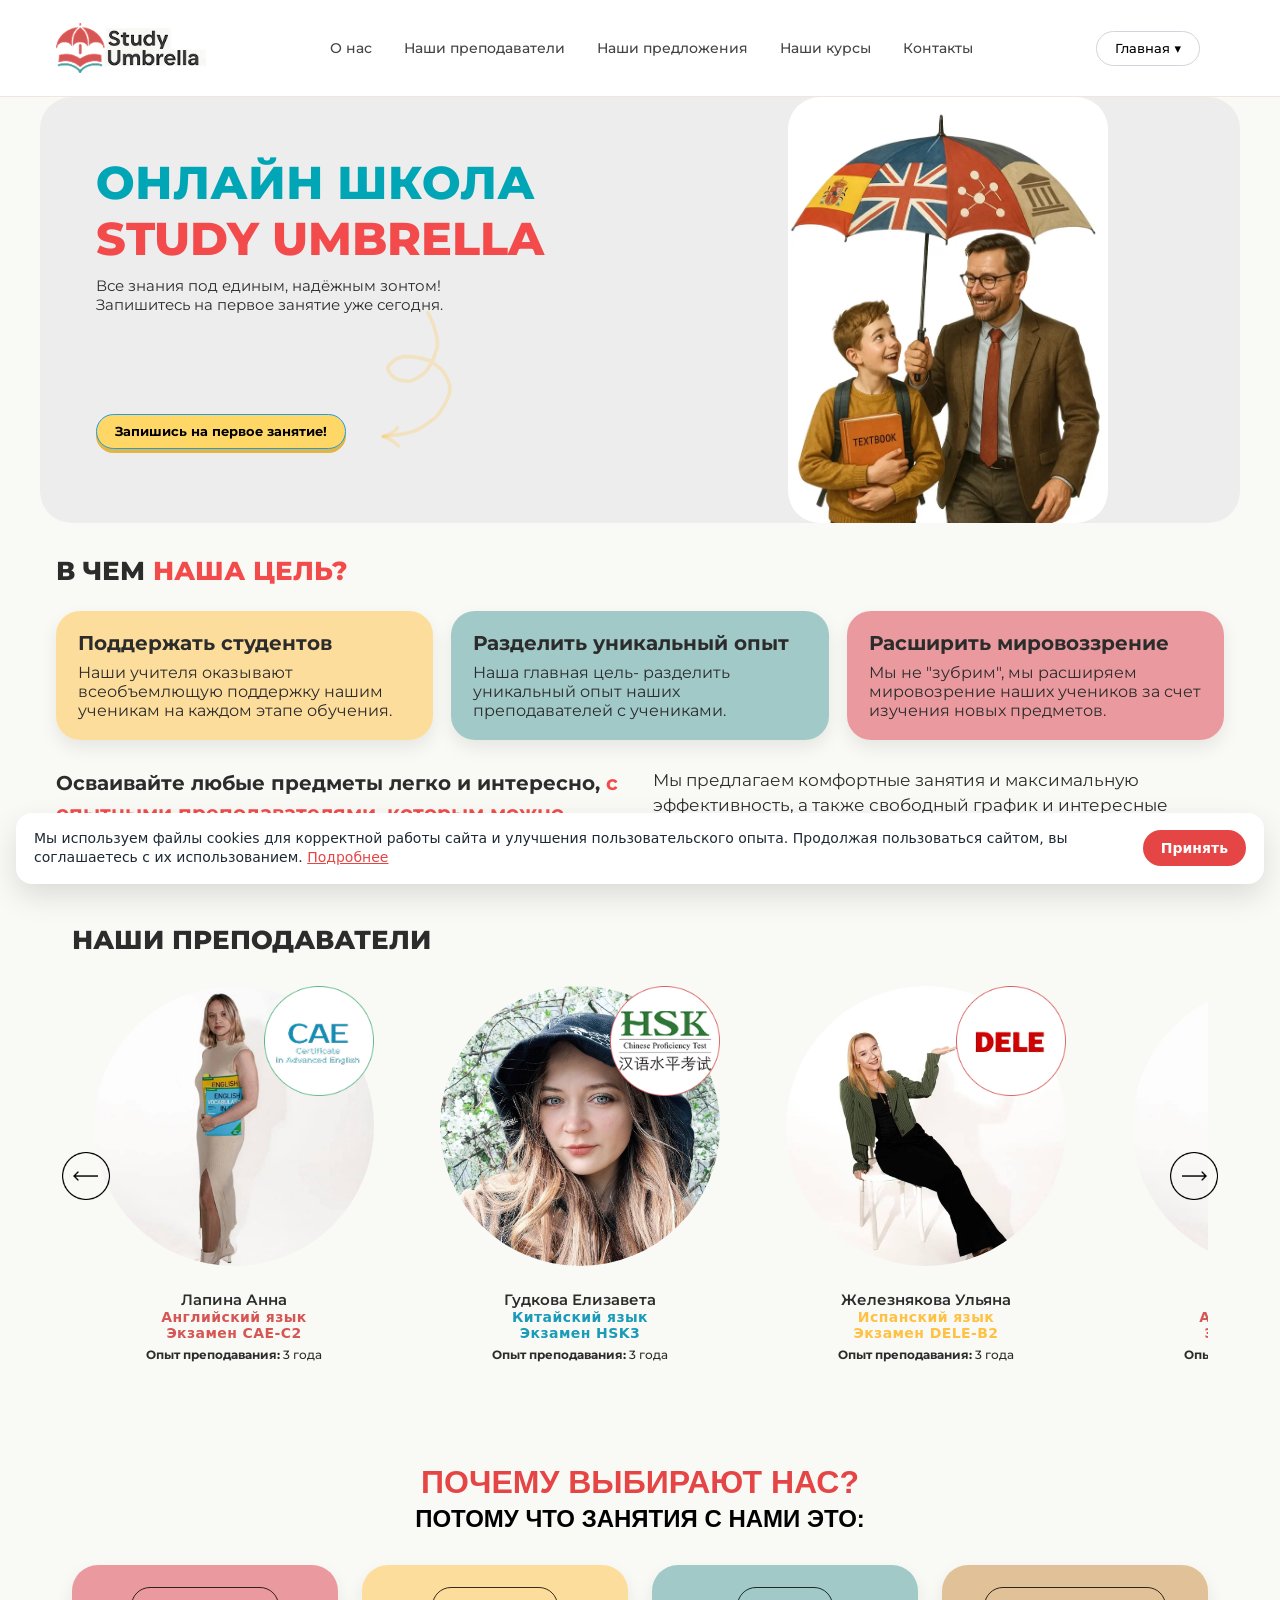
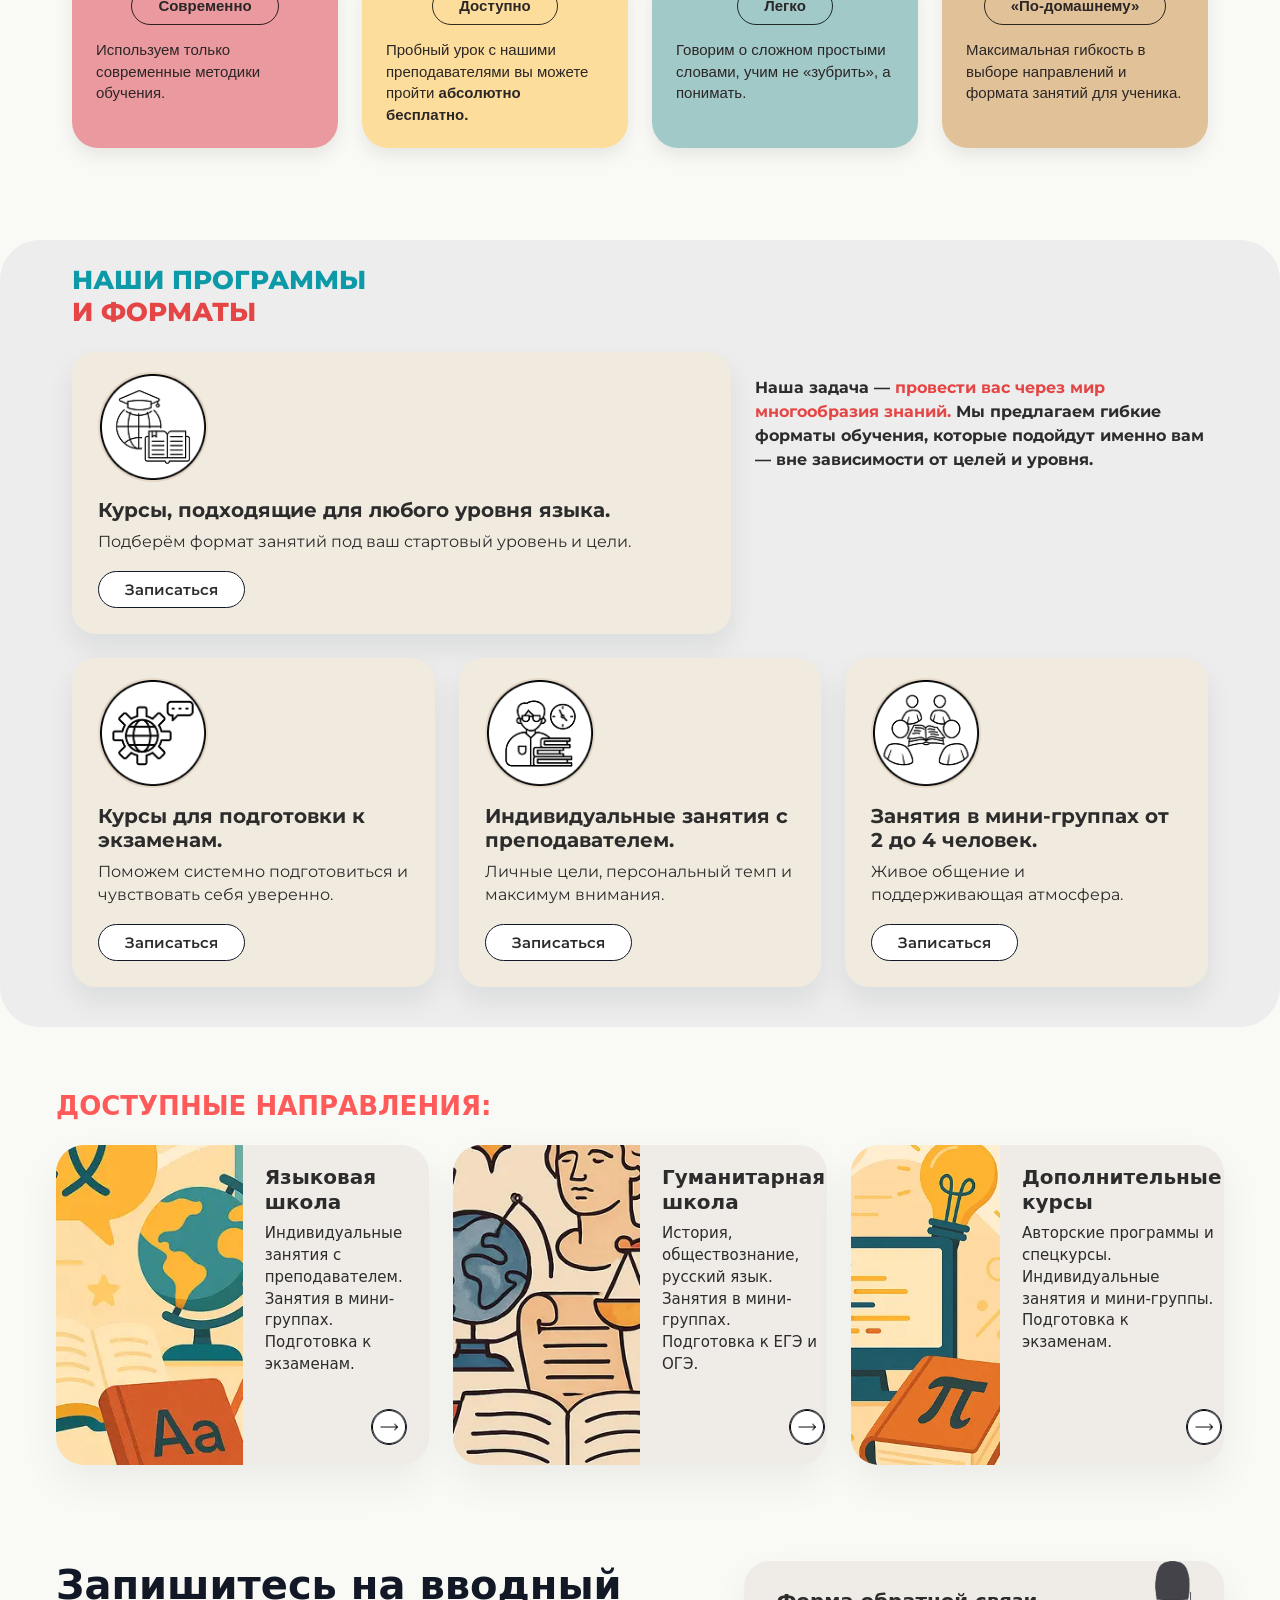
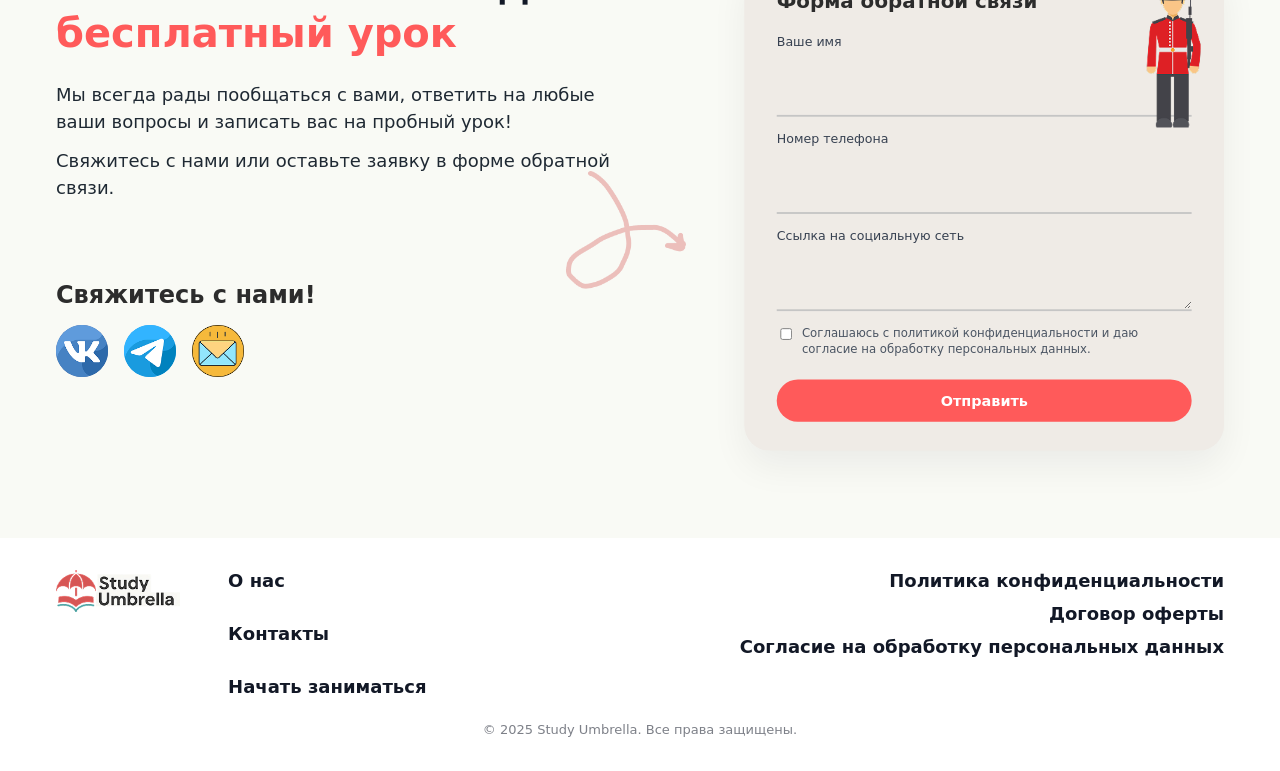
==== index.html @ 9d7e967c "Update index.html" ====
<!DOCTYPE html>
<html lang="ru">
<head>
  <meta charset="UTF-8" />
  <meta name="viewport" content="width=device-width, initial-scale=1.0" />

  <title>Study Umbrella — онлайн школа</title>

  <!-- Favicon -->
  <link rel="icon" href="img/favicon/favicon.ico" sizes="any">
  <link rel="icon" type="image/png" sizes="32x32" href="img/favicon/favicon-32x32.png">
  <link rel="icon" type="image/png" sizes="16x16" href="img/favicon/favicon-16x16.png">
  <link rel="apple-touch-icon" href="img/favicon/apple-touch-icon.png">

  <!-- Styles -->
  <link rel="stylesheet" href="css/globals.css" />
  <link rel="stylesheet" href="css/main.css" />
</head>

<body>

  <!-- HEADER -->
<header class="header" id="siteHeader">
  <div class="container header__inner">

    <!-- ЛОГОТИП -->
    <a href="index.html" class="logo">
      <img src="img/logo.png" class="logo__img" alt="Логотип">
    </a>

    <!-- МЕНЮ -->
<nav class="nav">
  <a href="#about">О нас</a>
  <a href="#teachers">Наши преподаватели</a>
  <a href="#offers">Наши предложения</a>
  <a href="#courses">Наши курсы</a>
  <a href="#contacts">Контакты</a>

  <!-- Эта группа нужна ТОЛЬКО для мобильного бургера -->
  <div class="nav-main-group">
    <button class="nav-main-toggle" type="button">
      Главная ▾
    </button>
    <div class="nav-main-submenu">
      <a href="language-school.html">Языковая школа</a>
      <a href="humanities-school.html">Гуманитарная школа</a>
    </div>
  </div>
</nav>



    <!-- ПРАВАЯ ЧАСТЬ: КНОПКА С ВЫПАДАЮЩИМ СПИСКОМ -->
    <div class="header__right">
      <div class="dropdown" id="mainDropdown">
        <button class="btn btn--ghost btn--main" id="mainMenuToggle">
          Главная ▾
        </button>

        <div class="dropdown__menu" id="mainMenu">
          <a href="language-school.html">Языковая школа</a>
          <a href="humanities-school.html">Гуманитарная школа</a>
        </div>
      </div>
    </div>
    <!-- БУРГЕР ДЛЯ МОБИЛЬНОЙ ВЕРСИИ -->
    <button class="burger" id="burgerToggle" aria-label="Открыть меню">
      <span></span>
      <span></span>
      <span></span>
    </button>

  </div>
</header>



<!-- HERO -->
<section class="hero">
  <div class="container hero__inner">

    <div class="hero__content">
     

      <h1 class="hero__title">
        <span class="hero__title-top">ОНЛАЙН ШКОЛА</span><br>
        <span class="hero__title-main">STUDY UMBRELLA</span>
      </h1>

      <p class="hero__text">
        Все знания под единым, надёжным зонтом!<br>
        Запишитесь на первое занятие уже сегодня.
      </p>

      <a href="#contacts" class="btn btn--primary hero__btn">
        <strong>Запишись на первое занятие!</strong>
      </a>


      <!-- ❗ ОСТАВЛЯЕМ ТОЛЬКО ЭТУ ОДНУ СТРЕЛКУ -->
      <img src="img/hero-arrow.png" alt="" class="hero__arrow">
    </div>

    <div class="hero__image-wrap">
      <img src="img/hero-main.webp" alt="Онлайн обучение" class="hero__image">
    </div>

  </div>
</section>

  <!-- НАША ЦЕЛЬ -->
  <section class="section" id="about">
    <div class="container">

      <h2 class="section__title">
        В ЧЕМ <span class="section__title-accent">НАША ЦЕЛЬ?</span>
      </h2>

      <div class="goal-cards">

        <article class="goal-card goal-card--peach">
          <h3>Поддержать студентов</h3>
          <p>Наши учителя оказывают всеобъемлющую поддержку нашим ученикам на каждом этапе обучения.</p>
        </article>

        <article class="goal-card goal-card--mint">
          <h3>Разделить уникальный опыт</h3>
          <p>Наша главная цель- разделить уникальный опыт наших преподавателей с учениками.</p>
        </article>

        <article class="goal-card goal-card--blue">
          <h3>Расширить мировоззрение</h3>
          <p>Мы не "зубрим", мы расширяем мировозрение наших учеников за счет изучения новых предметов.</p>
        </article>

      </div>

      <div class="about-text">
        <p class="about-line">
         <strong> Осваивайте любые предметы легко и интересно,</strong>
          <span class="accent">с опытными преподавателями, которым можно доверять.</span>
        </p>
        <p>
          Мы предлагаем комфортные занятия и максимальную эффективность, а также
          свободный график и интересные домашние задания.
        </p>
      </div>

    <section class="section" id="teachers">
  <div class="container">

    <h2 class="section__title">
      НАШИ ПРЕПОДАВАТЕЛИ
    </h2>

    <div class="teachers-slider">

      <!-- стрелка влево (десктоп) -->
      <button class="teachers-arrow teachers-arrow--left" type="button" aria-label="Назад">
        <img src="img/arrow-left.png" alt="">
      </button>

      <!-- viewport -->
      <div class="teachers-slider__viewport">
        <div class="teachers-slider__track">

          <!-- 1 -->
          <article class="teacher-card">
            <div class="teacher-card__photo-wrap">
              <div class="teacher-card__photo">
                <img src="img/teacher-1.jpg" alt="Лапина Анна">
              </div>
              <div class="teacher-card__badge">
                <img src="img/badge-cae.png" alt="Сертификат CAE">
              </div>
            </div>
            <h3 class="teacher-card__name">Лапина Анна</h3>
            <p class="teacher-card__subject teacher-card__subject--english">
              Английский язык <br>Экзамен CAE-C2
            </p>
            <p class="teacher-card__exp"><strong>Опыт преподавания:</strong> 3 года</p>
          </article>

          <!-- 2 -->
          <article class="teacher-card">
            <div class="teacher-card__photo-wrap">
              <div class="teacher-card__photo">
                <img src="img/teacher-2.jpg" alt="Гудкова Елизавета">
              </div>
              <div class="teacher-card__badge">
                <img src="img/badge-cae2.png" alt="Экзамен HSK3">
              </div>
            </div>
            <h3 class="teacher-card__name">Гудкова Елизавета</h3>
            <p class="teacher-card__subject teacher-card__subject--chines">
              Китайский язык <br>Экзамен HSK3
            </p>
            <p class="teacher-card__exp"><strong>Опыт преподавания:</strong> 3 года</p>
          </article>

          <!-- 3 -->
          <article class="teacher-card">
            <div class="teacher-card__photo-wrap">
              <div class="teacher-card__photo">
                <img src="img/teacher-3.jpg" alt="Железнякова Ульяна">
              </div>
              <div class="teacher-card__badge">
                <img src="img/badge-cae3.png" alt="Экзамен DELE-B2">
              </div>
            </div>
            <h3 class="teacher-card__name">Железнякова Ульяна</h3>
            <p class="teacher-card__subject teacher-card__subject--spanies">
              Испанский язык <br>Экзамен DELE-B2
            </p>
            <p class="teacher-card__exp"><strong>Опыт преподавания:</strong> 3 года</p>
          </article>

           <!-- 1 -->
          <article class="teacher-card">
            <div class="teacher-card__photo-wrap">
              <div class="teacher-card__photo">
                <img src="img/teacher-1.jpg" alt="Лапина Анна">
              </div>
              <div class="teacher-card__badge">
                <img src="img/badge-cae.png" alt="Сертификат CAE">
              </div>
            </div>
            <h3 class="teacher-card__name">Лапина Анна</h3>
            <p class="teacher-card__subject teacher-card__subject--english">
              Английский язык <br>Экзамен CAE-C2
            </p>
            <p class="teacher-card__exp"><strong>Опыт преподавания:</strong> 3 года</p>
          </article>

          <!-- 2 -->
          <article class="teacher-card">
            <div class="teacher-card__photo-wrap">
              <div class="teacher-card__photo">
                <img src="img/teacher-2.jpg" alt="Гудкова Елизавета">
              </div>
              <div class="teacher-card__badge">
                <img src="img/badge-cae2.png" alt="Экзамен HSK3">
              </div>
            </div>
            <h3 class="teacher-card__name">Гудкова Елизавета</h3>
            <p class="teacher-card__subject teacher-card__subject--chines">
              Китайский язык <br>Экзамен HSK3
            </p>
            <p class="teacher-card__exp"><strong>Опыт преподавания:</strong> 3 года</p>
          </article>

          <!-- 3 -->
          <article class="teacher-card">
            <div class="teacher-card__photo-wrap">
              <div class="teacher-card__photo">
                <img src="img/teacher-3.jpg" alt="Железнякова Ульяна">
              </div>
              <div class="teacher-card__badge">
                <img src="img/badge-cae3.png" alt="Экзамен DELE-B2">
              </div>
            </div>
            <h3 class="teacher-card__name">Железнякова Ульяна</h3>
            <p class="teacher-card__subject teacher-card__subject--spanies">
              Испанский язык <br>Экзамен DELE-B2
            </p>
            <p class="teacher-card__exp"><strong>Опыт преподавания:</strong> 3 года</p>
          </article>

        </div>
      </div>

      <!-- стрелка вправо (десктоп) -->
      <button class="teachers-arrow teachers-arrow--right" type="button" aria-label="Вперёд">
        <img src="img/arrow-right.png" alt="">
      </button>

    </div>

  </div>
</section>



  <!-- ПОЧЕМУ ВЫБИРАЮТ НАС -->
<section class="section section--why" id="why">
  <div class="container">

 <h2 class="why-title-main">ПОЧЕМУ ВЫБИРАЮТ НАС?</h2>
<h3 class="why-title-sub">ПОТОМУ ЧТО ЗАНЯТИЯ С НАМИ ЭТО:</h3>


    <div class="formats">
      <article class="format-card format-card--soft">
        <div class="format-card__label">Современно</div>
        <p>Используем только современные методики обучения.</p>
      </article>

      <article class="format-card format-card--peach">
        <div class="format-card__label">Доступно</div>
        <p>Пробный урок с нашими преподавателями вы можете пройти <strong>абсолютно бесплатно.</strong></p>
      </article>

      <article class="format-card format-card--mint">
        <div class="format-card__label">Легко</div>
        <p>Говорим о сложном простыми словами, учим не «зубрить», а понимать.</p>
      </article>

      <article class="format-card format-card--lilac">
        <div class="format-card__label">«По-домашнему»</div>
        <p>Максимальная гибкость в выборе направлений и формата занятий для ученика.</p>
      </article>
    </div>

  </div>
</section>
    </div>

  </div>
</section>

 <!-- НАШИ ПРОГРАММЫ И ФОРМАТЫ -->
<section class="section section--soft section--programs" id="offers">
  <div class="container">

    <h2 class="section__title section__title--left">
      <span class="programs-title-main">НАШИ ПРОГРАММЫ</span>
      <span class="programs-title-accent">И ФОРМАТЫ</span>
    </h2>

    <div class="programs-grid">

      <!-- ВЕРХНИЙ РЯД: первая карточка + текст справа -->
      <div class="programs-grid__top">
        <!-- первая (широкая) карточка -->
        <article class="program-card program-card--wide">
          <div class="program-card__icon">
            <img src="img/program-1.png" alt="">
          </div>
          <h3 class="program-card__title">
            Курсы, подходящие для любого уровня языка.
          </h3>
          <p class="program-card__text">
            Подберём формат занятий под ваш стартовый уровень и цели.
          </p>
          <a href="#contacts" class="program-card__btn">Записаться</a>
        </article>

        <!-- текст справа -->
        <div class="programs-info">
         <br> <strong> Наша задача — <span class="programs-info__accent">
            провести вас через мир многообразия знаний.
          </span>Мы предлагаем гибкие форматы обучения, которые подойдут именно вам — вне зависимости от целей и уровня.</strong>
        </div>
      </div>

      <!-- НИЖНИЙ РЯД: три карточки -->
      <div class="programs-grid__bottom">
        <article class="program-card">
          <div class="program-card__icon">
            <img src="img/program-2.png" alt="">
          </div>
          <h3 class="program-card__title">
            Курсы для подготовки к экзаменам.
          </h3>
          <p class="program-card__text">
            Поможем системно подготовиться и чувствовать себя уверенно.
          </p>
          <a href="#contacts" class="program-card__btn">Записаться</a>
        </article>

        <article class="program-card">
          <div class="program-card__icon">
            <img src="img/program-3.png" alt="">
          </div>
          <h3 class="program-card__title">
            Индивидуальные занятия с преподавателем.
          </h3>
          <p class="program-card__text">
            Личные цели, персональный темп и максимум внимания.
          </p>
          <a href="#contacts" class="program-card__btn">Записаться</a>
        </article>

        <article class="program-card">
          <div class="program-card__icon">
            <img src="img/program-4.png" alt="">
          </div>
          <h3 class="program-card__title">
            Занятия в мини-группах от 2 до 4 человек.
          </h3>
          <p class="program-card__text">
            Живое общение и поддерживающая атмосфера.
          </p>
          <a href="#contacts" class="program-card__btn">Записаться</a>
        </article>
      </div>

    </div>
  </div>
</section>


<section class="section" id="courses">
  <section class="section section--soft section--tracks">
    <div class="container">

      <h2 class="section__title section__title--red">
        ДОСТУПНЫЕ НАПРАВЛЕНИЯ:
      </h2>

      <div class="tracks">

        <!-- 1. Языковая школа -->
        <article class="track-card">
          <div class="track-card__image-wrap">
            <img src="img/track-1.webp" alt="Языковая школа" class="track-card__image">
          </div>
          <div class="track-card__content">
            <h3 class="track-card__title">Языковая школа</h3>
            <p class="track-card__text">
              Индивидуальные занятия с преподавателем.<br>
              Занятия в мини-группах.<br>
              Подготовка к экзаменам.
            </p>
            <!-- сюда подставишь СВОЮ стрелку-картинку -->
            <a href="language-school.html" class="track-card__arrow">
              <img src="img/track-arrow.png" alt="Подробнее">
            </a>
          </div>
        </article>

        <!-- 2. Гуманитарная школа -->
        <article class="track-card">
          <div class="track-card__image-wrap">
            <img src="img/track-2.webp" alt="Гуманитарная школа" class="track-card__image">
          </div>
          <div class="track-card__content">
            <h3 class="track-card__title">Гуманитарная школа</h3>
            <p class="track-card__text">
              История, обществознание, русский язык.<br>
              Занятия в мини-группах.<br>
              Подготовка к ЕГЭ и ОГЭ.
            </p>
            <a href="humanities-school.html" class="track-card__arrow">
              <img src="img/track-arrow.png" alt="Подробнее">
            </a>
          </div>
        </article>

       <!-- 3. Техническая/доп. курсы -->
<article class="track-card track-card--narrow">
  <div class="track-card__image-wrap">
    <img src="img/track-3.webp" alt="Дополнительные курсы" class="track-card__image">
  </div>
  <div class="track-card__content">
    <h3 class="track-card__title">Дополнительные курсы</h3>
    <p class="track-card__text">
      Авторские программы и спецкурсы.<br>
      Индивидуальные занятия и мини-группы.<br>
      Подготовка к экзаменам.
    </p>
    <a href="humanities-school.html" class="track-card__arrow">
      <img src="img/track-arrow.png" alt="Подробнее">
    </a>
  </div>
</article>


      </div>
    </div>
  </section>
</section>

<!-- КОНТАКТЫ / ФОРМА -->
<section class="section section--contacts" id="contacts">
  <div class="container contact">

    <!-- ЛЕВАЯ ЧАСТЬ: текст + стрелка + соцсети -->
    <div class="contact__left">
      <h2 class="contact__title">
        Запишитесь на вводный
        <span class="contact__title-accent">бесплатный урок</span>
      </h2>

      <p class="contact__text">
        Мы всегда рады пообщаться с вами, ответить на любые ваши вопросы
        и записать вас на пробный урок!
      </p>
      <p class="contact__text">
        Свяжитесь с нами или оставьте заявку в форме обратной связи.
      </p>

      <!-- стрелка (можешь поменять файл на свой) -->
      <img src="img/hero-arrow2.png" alt="" class="contact__arrow">

      <h3 class="contact__subtitle">Свяжитесь с нами!</h3>

      <div class="contact__socials">
        <a href="https://vk.com/study_umbrella?from=groups" class="contact__social contact__social--vk">
          <img src="img/social-vk.png" alt="ВКонтакте">
        </a>
        <a href="https://t.me/study_umbrella_online" class="contact__social contact__social--tg">
          <img src="img/social-tg.png" alt="Telegram">
        </a>
        <a href="mailto:umbrella.study.sc@gmail.com" class="contact__social contact__social--mail">
          <img src="img/social-mail.png" alt="E-mail">
        </a>
      </div>
    </div>

  <form class="contact-form" id="contactForm">
  <img src="img/guard.png" alt="" class="contact-form__guard">

  <h3 class="contact-form__title">Форма обратной связи</h3>

  <!-- Антибот (honeypot) -->
  <input type="text" name="company" tabindex="-1" autocomplete="off" aria-hidden="true"
         style="position:absolute; left:-9999px; width:1px; height:1px; opacity:0;">

  <!-- Антибот по времени заполнения -->
  <input type="hidden" name="form_started_at" id="form_started_at">

  <!-- Страница (чтобы всегда приходила) -->
  <input type="hidden" name="page" id="form_page">

  <label class="contact-form__field">
    <span>Ваше имя</span>
    <input type="text" name="name" required minlength="2" />
  </label>

  <label class="contact-form__field">
    <span>Номер телефона</span>
    <input type="tel" name="phone" required />
  </label>

  <label class="contact-form__field">
    <span>Ссылка на социальную сеть</span>
    <textarea name="comment" rows="2"></textarea>
  </label>

  <label class="contact-form__checkbox">
    <input type="checkbox" name="policy" required />
    <span>
      Соглашаюсь с политикой конфиденциальности и даю согласие
      на обработку персональных данных.
    </span>
  </label>

  <button class="contact-form__submit" type="submit">
    Отправить
  </button>
</form>
    <div id="formToast" class="form-toast"></div>


<!-- можно оставить, не мешает -->
<iframe name="hidden_iframe" style="display:none;"></iframe>



  </div>
</section>



<footer class="footer">
  <div class="container footer__inner">

    <!-- ЛОГО -->
    <a href="index.html" class="footer__logo">
      <img src="img/logo.png" alt="Study Umbrella">
    </a>

    <!-- ЛЕВЫЕ ССЫЛКИ -->
    <nav class="footer__nav">
      <a href="#about">О нас</a>
      <a href="#contacts">Контакты</a>
      <a href="#courses">Начать заниматься</a>
    </nav>

    <!-- ПРАВЫЕ ССЫЛКИ (СТОЛБИК СПРАВА) -->
    <div class="footer__right">
      <a href="policy.html" class="footer__policy" target="_blank">Политика конфиденциальности</a>
      <a href="offer.html" class="footer__policy" target="_blank">Договор оферты</a>
      <a href="consent.html" class="footer__policy" target="_blank">Согласие на обработку персональных данных</a>
    </div>

    <!-- НИЖНЯЯ СТРОКА -->
    <div class="footer__legal">
      © 2025 Study Umbrella. Все права защищены.
    </div>

  </div>
</footer>


<script>
  document.addEventListener('DOMContentLoaded', function () {
    const dropdown = document.getElementById('mainDropdown');
    const mainToggle = document.getElementById('mainMenuToggle');
    const header = document.getElementById('siteHeader');
    const burger = document.getElementById('burgerToggle');

    const navMainGroup = document.querySelector('.nav-main-group');
    const navMainToggle = document.querySelector('.nav-main-toggle');

    // Справа кнопка "Главная" (десктоп)
    if (dropdown && mainToggle) {
      mainToggle.addEventListener('click', function (e) {
        e.stopPropagation();
        dropdown.classList.toggle('dropdown--open');
      });
    }

    // Бургер (мобилка)
    if (header && burger) {
      burger.addEventListener('click', function (e) {
        e.stopPropagation();
        header.classList.toggle('header--mobile-open');
      });
    }

    // "Главная" внутри мобильного меню
    if (navMainGroup && navMainToggle) {
      navMainToggle.addEventListener('click', function (e) {
        e.stopPropagation();
        navMainGroup.classList.toggle('nav-main-group--open');
      });
    }

    // Клик вне — закрываем всё
    document.addEventListener('click', function () {
      if (dropdown) dropdown.classList.remove('dropdown--open');
      if (header) header.classList.remove('header--mobile-open');
      if (navMainGroup) navMainGroup.classList.remove('nav-main-group--open');
    });
  });
</script>




<script>
document.addEventListener('DOMContentLoaded', () => {
  const viewport = document.querySelector('.teachers-slider__viewport');
  const track = document.querySelector('.teachers-slider__track');
  const btnPrev = document.querySelector('.teachers-arrow--left');
  const btnNext = document.querySelector('.teachers-arrow--right');

  if (!viewport || !track || !btnPrev || !btnNext) return;

  const getStep = () => {
    const card = track.querySelector('.teacher-card');
    if (!card) return 300;

    const gap = parseFloat(getComputedStyle(track).gap) || 0;
    const cardW = card.getBoundingClientRect().width;

    return cardW + gap;
  };

  const isMobile = () => window.innerWidth < 900;

  btnNext.addEventListener('click', (e) => {
    e.preventDefault();
    if (isMobile()) return;
    viewport.scrollBy({ left: getStep(), behavior: 'smooth' });
  });

  btnPrev.addEventListener('click', (e) => {
    e.preventDefault();
    if (isMobile()) return;
    viewport.scrollBy({ left: -getStep(), behavior: 'smooth' });
  });

  // при ресайзе ничего "не улетает" — просто оставляем текущий скролл как есть
});
</script>
<script>
document.addEventListener('DOMContentLoaded', () => {
  const viewport = document.querySelector('.teachers-slider__viewport');
  const track = document.querySelector('.teachers-slider__track');
  const btnPrev = document.querySelector('.teachers-arrow--left');
  const btnNext = document.querySelector('.teachers-arrow--right');

  if (!viewport || !track || !btnPrev || !btnNext) return;

  const getStep = () => {
    const card = track.querySelector('.teacher-card');
    if (!card) return 300;

    const gap = parseFloat(getComputedStyle(track).gap) || 0;
    const cardW = card.getBoundingClientRect().width;

    return cardW + gap;
  };

  const isMobile = () => window.innerWidth < 900;

  btnNext.addEventListener('click', (e) => {
    e.preventDefault();
    if (isMobile()) return;
    viewport.scrollBy({ left: getStep(), behavior: 'smooth' });
  });

  btnPrev.addEventListener('click', (e) => {
    e.preventDefault();
    if (isMobile()) return;
    viewport.scrollBy({ left: -getStep(), behavior: 'smooth' });
  });

  // при ресайзе ничего "не улетает" — просто оставляем текущий скролл как есть
});
</script>
  <!-- COOKIE CONSENT -->
<div class="cookie-banner" id="cookieBanner">
  <div class="cookie-banner__content">
    <p class="cookie-banner__text">
      Мы используем файлы cookies для корректной работы сайта и улучшения пользовательского опыта.
      Продолжая пользоваться сайтом, вы соглашаетесь с их использованием.
      <a href="policy.pdf" target="_blank">Подробнее</a>
    </p>
    <button class="cookie-banner__btn" id="cookieAccept">
      Принять
    </button>
  </div>
</div>
  
<script>
document.addEventListener('DOMContentLoaded', function () {
  const banner = document.getElementById('cookieBanner');
  const btn = document.getElementById('cookieAccept');

  if (!banner || !btn) return;

  if (localStorage.getItem('cookiesAccepted') === 'true') return;

  setTimeout(() => {
    banner.classList.add('cookie-banner--visible');
  }, 600);

  btn.addEventListener('click', () => {
    localStorage.setItem('cookiesAccepted', 'true');
    banner.classList.remove('cookie-banner--visible');
  });
});
</script>
  
<script>
const GS_ENDPOINT = "https://script.google.com/macros/s/AKfycbxNhucxWq1Qr91tCFACORRjioe57XDiX5AZWX1p9TIUCNjANcIKPSDUDVk3lL61pXxvww/exec";

document.addEventListener("DOMContentLoaded", () => {
  const form = document.getElementById("contactForm");
  if (!form) {
    console.error("❌ contactForm не найден");
    return;
  }

  const started = document.getElementById("form_started_at");
  const page = document.getElementById("form_page");
  const submitBtn = form.querySelector(".contact-form__submit");

  // toast: если нет в html — создаём
  let toast = document.getElementById("formToast");
  if (!toast) {
    toast = document.createElement("div");
    toast.id = "formToast";
    toast.className = "form-toast";
    document.body.appendChild(toast);
  }

  function showToast(type = "success", text = "") {
    toast.classList.remove("is-error");
    if (type === "error") toast.classList.add("is-error");

    toast.textContent = text || (type === "success"
      ? "✅ Заявка отправлена! Мы свяжемся с вами."
      : "❌ Не удалось отправить заявку. Попробуйте позже.");

    toast.classList.add("show");
    clearTimeout(showToast._t);
    showToast._t = setTimeout(() => toast.classList.remove("show"), 3500);
  }

  // антибот таймер + страница
  if (started) started.value = Date.now().toString();
  if (page) page.value = location.href;

  form.addEventListener("submit", async (e) => {
    e.preventDefault();

    const fd = new FormData(form);

    // антибот: honeypot
    const company = (fd.get("company") || "").toString().trim();
    if (company) return;

    // антибот: слишком быстро
    const startedAt = Number(fd.get("form_started_at") || 0);
    if (startedAt && (Date.now() - startedAt) < 2500) return;

    const payload = {
      name: (fd.get("name") || "").toString().trim(),
      phone: (fd.get("phone") || "").toString().trim(),
      comment: (fd.get("comment") || "").toString().trim(),
      page: location.href,
      company,
      form_started_at: startedAt
    };

    if (!payload.name || !payload.phone) {
      showToast("error", "❌ Заполните имя и телефон.");
      return;
    }

    try {
      submitBtn.disabled = true;
      submitBtn.textContent = "Отправляем...";

      // GitHub Pages + Apps Script: запрос уходит без CORS-блокировки
      await fetch(GS_ENDPOINT, {
        method: "POST",
        mode: "no-cors",
        headers: { "Content-Type": "text/plain;charset=utf-8" },
        body: JSON.stringify(payload),
      });

      // UI-успех (по факту: запрос ушёл)
      form.reset();
      if (started) started.value = Date.now().toString();
      if (page) page.value = location.href;

      showToast("success");
      console.log("✅ Запрос отправлен в Apps Script");
    } catch (err) {
      console.error("❌ Form submit error:", err);
      showToast("error");
    } finally {
      submitBtn.disabled = false;
      submitBtn.textContent = "Отправить";
    }
  });
});
</script>



</body>
</html>
---- css/globals.css ----
@import url("https://fonts.googleapis.com/css2?family=Montserrat:wght@400;500;600;700&display=swap");

/* Сброс + базовые настройки */

*,
*::before,
*::after {
  box-sizing: border-box;
}

html,
body {
  margin: 0;
  padding: 0;
}

body {
  font-family: "Montserrat", system-ui, -apple-system, BlinkMacSystemFont,
    "Segoe UI", sans-serif;
  color: #2c2c2c;
  background-color: #f9faf5; /* мягкий бежевый фон как в макете */
}

/* Убираем стандартные отступы у заголовков и параграфов */
h1,
h2,
h3,
h4,
p {
  margin: 0;
}

/* Ссылки без подчёркивания */
a {
  color: inherit;
  text-decoration: none;
}

/* Кнопки */
button {
  cursor: pointer;
  border: none;
  background: none;
  font: inherit;
}

/* Базовый контейнер */
.container {
  width: 100%;
  max-width: 1200px;
  padding: 0 16px;
  margin: 0 auto;
}
---- css/main.css ----
html {
  scroll-behavior: smooth;
}
/* Цвета */
:root {
  --primary: #f34b4b;
  --text-main: #2c2c2c;
  --bg-soft: #F9FAF5;

  --accent-yellow: #ffd766;
  --accent-mint: #c7f0e9;
  --accent-peach: #ffe5d4;
  --accent-lilac: #e9d7ff;
  --accent-blue: #cde8ff;
}

/* HEADER */

.header {
  background-color: #ffffff;
  border-bottom: 1px solid #f0e6e0;
  position: sticky;
  top: 0;
  z-index: 20;
}

.header__inner {
  display: flex;
  align-items: center;
  justify-content: space-between;
  height: 96px;
  gap: 16px;
}

.logo {
  display: flex;
  align-items: center;
  gap: 12px;
}

.logo__img {
  width: 150px;
  height: auto;
  object-fit: contain;
}

/* Горизонтальное меню на десктопе */
.nav {
  display: flex;
  align-items: center;
  gap: 32px;
  font-size: 14px;
  font-weight: 500;
  color: #444;
}

.nav a {
  position: relative;
}

.nav a::after {
  content: "";
  position: absolute;
  left: 0;
  bottom: -4px;
  width: 0;
  height: 2px;
  background-color: var(--primary);
  transition: width 0.2s;
}

.nav a:hover::after {
  width: 100%;
}

.header__right {
  display: flex;
  align-items: center;
  gap: 8px;
  margin-right: 24px;
}

/* Кнопка "Главная" справа (десктоп) */
.btn--main {
  padding: 10px 24px;
  font-size: 14px;
  border-radius: 999px;
  border: 1px solid #d6d6d6;
  background: #fff;
  cursor: pointer;
}

/* Выпадающее меню справа (десктоп) */
.dropdown {
  position: relative;
}

.dropdown__menu {
  position: absolute;
  right: 0;
  top: 110%;
  background: #ffffff;
  border-radius: 16px;
  border: 1px solid #e5e7eb;
  box-shadow: 0 10px 25px rgba(0,0,0,0.08);
  padding: 8px 0;
  min-width: 220px;
  display: none;
  z-index: 30;
}

.dropdown__menu a {
  display: block;
  padding: 10px 16px;
  font-size: 14px;
  color: #111;
  text-decoration: none;
}

.dropdown__menu a:hover {
  background-color: #f3f4f6;
}

.dropdown--open .dropdown__menu {
  display: block;
}

/* Бургер по умолчанию скрыт (только для мобилки) */
.burger {
  display: none;
  flex-direction: column;
  justify-content: center;
  align-items: center;
  gap: 4px;
  width: 32px;
  height: 32px;
  border-radius: 999px;
  border: 1px solid #d6d6d6;
  background-color: #ffffff;
  padding: 0;
  margin-right: 12px;
}

.burger span {
  display: block;
  width: 16px;
  height: 2px;
  background-color: #111;
  border-radius: 999px;
}

/* "Главная" для мобильного меню — по умолчанию скрыта (только моб) */
.nav-main-group {
  position: relative;
  display: none;       /* важное: на десктопе не показываем */
}

.nav-main-toggle {
  font-size: 14px;
  font-weight: 500;
  color: #444;
  background: none;
  border: none;
  padding: 0;
  cursor: pointer;
}

.nav-main-submenu {
  display: none;
  margin-top: 6px;
}

.nav-main-submenu a {
  display: block;
  padding: 4px 0;
  font-size: 14px;
}

.nav-main-group--open .nav-main-submenu {
  display: block;
}

/* ===== АДАПТИВ ШАПКИ ===== */

@media (max-width: 768px) {
  .header__inner {
    height: 64px;
  }

  /* показываем бургер */
  .burger {
    display: flex;
  }

  /* убираем правую кнопку "Главная" на мобилке */
  .header__right {
    display: none;
  }

  /* перестраиваем меню в выпадающий список под шапкой */
  .nav {
    position: absolute;
    top: 64px; /* высота шапки */
    left: 0;
    right: 0;
    background-color: #ffffff;
    flex-direction: column;
    align-items: flex-start;
    gap: 12px;
    padding: 12px 16px 16px;
    border-bottom: 1px solid #f0e6e0;
    display: none;          /* по умолчанию скрыто */
    z-index: 25;
  }

  /* когда хедер в состоянии mobile-open — показываем меню */
  .header--mobile-open .nav {
    display: flex;
  }

  /* "Главная" в мобильном меню */
  .nav-main-group {
    display: block;    /* теперь показываем */
    width: 100%;
    order: -1;         /* именно это поднимает её НА САМО ВЕРХУ */
    margin-bottom: 8px;
  }

  .nav-main-toggle {
    padding: 8px 0;
    width: 100%;
    text-align: left;
  }

  .nav-main-submenu {
    margin-top: 4px;
    padding-left: 16px;
  }

  .nav-main-submenu a {
    padding: 4px 0;
  }
}


/* Кнопки */

/* Кнопки */

.btn {
  display: inline-flex;            /* ← КЛЮЧ */
  align-items: center;             /* ← КЛЮЧ */
  justify-content: center;         /* ← КЛЮЧ */
  vertical-align: middle;          /* ← чтобы не прыгала по baseline */

  border-radius: 999px;
  padding: 10px 18px;
  font-size: 13px;
  font-weight: 500;
  border: 1px solid transparent;
  background-color: transparent;
  white-space: nowrap;

  text-decoration: none;           /* ← чтобы <a> не подчеркивалась */
  cursor: pointer;                 /* ← чтобы <a> была как кнопка */
  line-height: 1;                  /* ← чтобы высота не плясала */
}


.btn--ghost {
  border-color: #d1d5db;
  background-color: #ffffff;
}

.btn--small {
  padding: 6px 12px;
  font-size: 11px;
}

.btn--primary {
  background-color: #ffd766;      /* жёлтая заливка */
  color: #000000;
  border-color: #1d9bf0;          /* синяя обводка */
  box-shadow: 0 4px 0 #e2b640;    /* лёгкая тень вниз */
}


.btn--primary:hover {
  filter: brightness(0.97);
}

.btn--outline {
  border-color: #d1d5db;
  background-color: transparent;
}

/* HERO */

.hero {
  min-height: 420px;
  padding: 0;
  background-color: var(--bg-soft);
}

/* Серая карточка */
.hero__inner {
  display: grid;
  grid-template-columns: minmax(0, 1.1fr) minmax(0, 1.1fr);
  gap: 32px;

  align-items: center;

  background-color: #EDEDED;
  border-radius: 32px;

  /* КЛЮЧ: убираем отступы у серого блока */
  padding: 0;

  min-height: 420px;
}

/* ЛЕВАЯ КОЛОНКА — отступы остаются ТОЛЬКО тут */
.hero__content {
  position: relative;
  padding: 24px 0 40px 56px;
}

/* стрелка под текстом */
.hero__arrow {
  position: absolute;
  width: 140px;
  height: auto;
  left: 300px;
  top: 180px;
  opacity: 0.9;
  pointer-events: none;
  image-rendering: crisp-edges;
}

.hero__label {
  font-size: 13px;
  font-weight: 600;
  letter-spacing: 0.12em;
  text-transform: uppercase;
  color: #00a6b5;
  margin-bottom: 10px;
}

.hero__title {
  margin-bottom: 8px;
  line-height: 1.2;
}

.hero__title-top {
  font-size: 46px;
  color: #00a6b5;
  font-weight: 800;
}

.hero__title-main {
  font-size: 46px;
  color: var(--primary);
  font-weight: 800;
}

.hero__text {
  margin-top: 10px;
  font-size: 15px;
  max-width: 380px;
}

.hero__btn {
  margin-top: 100px;
}

/* ПРАВАЯ КОЛОНКА — картинка без отступов, серый фон “до краёв” */
.hero__image-wrap {
  height: 100%;
  display: flex;
  align-items: flex-start;
  justify-content: center;

  padding: 0;            /* КЛЮЧ */
  margin: 0;             /* КЛЮЧ */
}

/* КАРТИНКУ НЕ МЕНЯЕМ по размеру (как у тебя было раньше) */
.hero__image {
  width: 100%;
  max-width: 320px;      /* <-- оставь своё значение (если было 320) */
  border-radius: 32px;
  object-fit: contain;
}

/* МОБИЛКА: картинка от хедера и до заголовка — без лишних пустот */
@media (max-width: 768px) {
  .hero__inner {
    grid-template-columns: 1fr;
    gap: 16px;
  }

  /* Картинка без верхних отступов */
  .hero__image-wrap {
    justify-content: center;
  }

  /* Тексту делаем отступы, чтобы был “воздух” */
  .hero__content {
    padding: 0 20px 24px;
  }
}

/* ОБЩИЕ СЕКЦИИ */

.section {
  padding: 32px 0;
  background-color: var(--bg-soft);
}
#about {
  scroll-margin-top: 120px;
}
.section--white {
  background-color: #ffffff;
}

.section--soft {
  background-color: var(--bg-soft);
}

.section__title {
  font-size: 26px;
  font-weight: 800;
  margin-bottom: 24px;
  text-align: left;
}

.section__title--left {
  text-align: left;
}

.section__title-accent {
  color: var(--primary);
}

.section__title-accent--blue {
  color: #6ec4d8;
}
/* Текстовые блоки под секцией "В ЧЕМ НАША ЦЕЛЬ?" */

.about-line {
  font-size: 20px;
  line-height: 1.5;
  font-weight: 600;
  max-width: 580px;
}

.about-line .accent {
  color: var(--primary) !important;
  font-weight: 700 !important;
}


/* Цели */

.goal-cards {
  display: grid;
  grid-template-columns: repeat(3, minmax(0, 1fr));
  gap: 18px;
  margin-bottom: 28px;
}

.goal-card {
  padding: 20px 22px;
  border-radius: 24px;
  font-size: 16px;

  /* Лёгкая тень как в фигме */
  box-shadow: 0 8px 18px rgba(0, 0, 0, 0.08);
}

/* Заголовок внутри карточки */
.goal-card h3 {
  margin-bottom: 8px;
  font-weight: 700;
  font-size: 20px;
}

/* НОВЫЕ ЦВЕТА карточек */
.goal-card--peach {
  background-color: rgba(255, 193, 67, 0.5); /* мягкий персиковый */
}

.goal-card--mint {
  background-color: rgba(73, 154, 155, 0.5); /* мягкий мятный */
}

.goal-card--blue {
  background-color: rgba(220, 61, 75, 0.5); /* мягкий голубой */
}

.about-text {
  display: grid;
  grid-template-columns: repeat(2, minmax(0, 1fr));
  gap: 26px;
  font-size: 17px;
  line-height: 1.45;
  margin-bottom: 34px;
}

/* =========================
   ПРЕПОДАВАТЕЛИ (целиком)
   ========================= */

/* Карточка */
.teacher-card {
  text-align: center;
}

/* ФОТО + БЕЙДЖ */
.teacher-card__photo-wrap {
  position: relative;
  width: 280px;          /* как в твоём дизайне */
  height: 280px;
  margin: 0 auto 24px;
}

.teacher-card__photo {
  width: 100%;
  height: 100%;
  border-radius: 50%;
  overflow: hidden;
}

.teacher-card__photo img {
  width: 100%;
  height: 100%;
  object-fit: cover;
  display: block;
}

/* маленький кружок-бейдж */
.teacher-card__badge {
  position: absolute;
  top: 0;
  right: 0px;
  width: 110px;
  height: 110px;
  border-radius: 50%;
}

.teacher-card__badge img {
  width: 100%;
  height: 100%;
  object-fit: contain;
  display: block;
}

.teacher-card__name {
  font-size: 15px;
  font-weight: 600;
}

.teacher-card__subject {
  margin-bottom: 6px;
  font-size: 14px;
  font-weight: 800;
  color: var(--primary);
  letter-spacing: 0.03em;
  font-family: "Kurale", system-ui, -apple-system, BlinkMacSystemFont, sans-serif;
}

.teacher-card__exam {
  font-size: 12px;
  color: #6b7280;
  margin-top: 2px;
}

.teacher-card__exp {
  font-size: 12px;
  font-weight: 500;
  margin-top: 2px;
}

/* Цвета предметов */
.teacher-card__subject--english { color: #D65655; }
.teacher-card__subject--chines  { color: #1a9bb8; }
.teacher-card__subject--spanies { color: #FFC144; }

/* =========================
   СЛАЙДЕР / СКРОЛЛ
   Работает с твоей структурой:
   .teachers-slider
     .teachers-slider__viewport  (скроллится)
       .teachers-slider__track   (flex ряд карточек)
   ========================= */

.teachers-slider {
  position: relative;
}

/* viewport — именно он скроллится пальцем */
.teachers-slider__viewport {
  overflow-x: auto;
  overflow-y: hidden;
  -webkit-overflow-scrolling: touch;
  scroll-behavior: smooth;

  /* скрыть скроллбар */
  scrollbar-width: none;
  -ms-overflow-style: none;
}

.teachers-slider__viewport::-webkit-scrollbar {
  display: none;
}

/* трек — флекс-ряд */
.teachers-slider__track {
  display: flex;
  gap: 26px;            /* совпадает с твоим общим gap */
  width: max-content;   /* важно: ширина = сумме карточек */
  padding: 6px 2px 10px;
}

/* карточки: НЕ меняем визуал, задаём только ширину для скролла */
.teachers-slider__track .teacher-card {
  flex: 0 0 auto;
  width: 320px;         /* десктоп */
}

/* Стрелки */
.teachers-arrow {
  position: absolute;
  top: 50%;
  transform: translateY(-50%);
  border: none;
  background: transparent;
  cursor: pointer;
  z-index: 10;
  padding: 0;
}

.teachers-arrow img {
  width: 48px;
  height: auto;
  display: block;
}

.teachers-arrow--left  { left: -10px; }
.teachers-arrow--right { right: -10px; }

/* =========================
   АДАПТИВ (Преподаватели)
   - кружки меньше
   - стрелки скрыты на планшете/мобилке
   - на телефонах карточки уже + gap меньше (чтобы было понятно, что можно листать)
   ========================= */

@media (max-width: 1024px) {
  .teachers-slider__track .teacher-card {
    width: 280px;
  }
}

/* планшеты и ниже: только свайп */
@media (max-width: 900px) {
  .teachers-arrow {
    display: none !important;
  }

  .teachers-slider__track {
    gap: 16px; /* чуть плотнее уже на планшетах */
  }

  .teachers-slider__track .teacher-card {
    width: 260px; /* карточка уже, чтобы виднелась следующая */
  }

  .teacher-card__photo-wrap {
    width: 220px;
    height: 220px;
  }
}

/* телефоны */
@media (max-width: 600px) {
  .teachers-slider__track {
    gap: 10px; /* как ты хотела */
  }

  .teachers-slider__track .teacher-card {
    width: 240px; /* ключевое: меньше карточка → следующий кружок видно */
  }

  .teacher-card__photo-wrap {
    width: 180px;
    height: 180px;
  }
   .teacher-card__badge {
    width: 70px;
    height: 70px;
  }
}


/* НАШИ ПРОГРАММЫ И ФОРМАТЫ */


/* === ПОЧЕМУ ВЫБИРАЮТ НАС === */

/* Фон секции и общий отступ */
.section--why {
  background-color: #F9FAF5;             /* фон блока как в макете */
  font-family: "Onest", sans-serif;
  padding: 60px 0;
}

/* Две строки заголовка */
.why-title-main {
  text-align: center;
  font-size: 32px;
  font-weight: 800;
  color: #E54545;                        /* красный */
  margin-bottom: 4px;
}

.why-title-sub {
  text-align: center;
  font-size: 24px;
  font-weight: 800;
  color: #000;                           /* чёрный */
  margin-bottom: 32px;
}

/* Сетка карточек внутри секции */
.section--why .formats {
  display: grid;
  grid-template-columns: repeat(4, minmax(0, 1fr));
  gap: 24px;
  margin-top: 10px;
}

/* Карточка */
.section--why .format-card {
  padding: 22px 24px;
  border-radius: 26px;
  font-size: 15px;
  line-height: 1.45;
  border: none;
  color: #2b2626;
  box-shadow: 0 8px 18px rgba(0, 0, 0, 0.08); /* лёгкая тень */
}

/* Внутренняя плашка-заголовок (Современно, Доступно и т.п.) */
.section--why .format-card__label {
  display: block;                 /* было inline-block */
  width: fit-content;             /* чтобы ширина была по тексту */
  padding: 7px 26px;
  border-radius: 999px;
  border: 1.5px solid rgba(0, 0, 0, 0.8);
  background: transparent;
  font-size: 15px;
  font-weight: 600;
  margin: 0 auto 14px;            /* центрируем */
}

/* Текст в карточке */
.section--why .format-card p {
  margin: 0;
}

/* ЯРКИЕ цвета карточек (как в макете) */
.section--why .format-card--soft {
  background-color: rgba(220, 61, 75, 0.5);            /* розовый */
}

.section--why .format-card--peach {
  background-color: rgba(255, 193, 67, 0.5);            /* жёлтый/оранжевый */
}

.section--why .format-card--mint {
  background-color: rgba(73, 154, 155, 0.5);            /* мятный */
}

.section--why .format-card--lilac {
  background-color: rgba(202, 138, 60, 0.5);            /* лиловый */
}

/* Адаптив */
@media (max-width: 1024px) {
  .section--why .formats {
    grid-template-columns: repeat(2, minmax(0, 1fr));
  }
}

@media (max-width: 640px) {
  .section--why .formats {
    grid-template-columns: 1fr;
  }
}
/* ==== НАШИ ПРОГРАММЫ И ФОРМАТЫ ==== */

.section--programs {
  background-color: #EDEDED;          /* тот же серый фон, что и у hero */
  border-radius: 40px;
  padding: 24px 56px 40px
}

/* Заголовок: "НАШИ ПРОГРАММЫ" синим, "И ФОРМАТЫ" красным */
.programs-title-main {
  color: #0d9aa8;
  display: block;
}

.programs-title-accent {
  color: #e54545;
  display: block;
}

/* Общая сетка */
.programs-grid {
  margin-top: 24px;
  display: flex;
  flex-direction: column;
  gap: 24px;
}

/* Верхний ряд: первая карточка + текст справа */
.programs-grid__top {
  display: grid;
  grid-template-columns: minmax(0, 1.6fr) minmax(0, 1.1fr); /* первая карточка ~полторы нижних */
  gap: 24px;
  align-items: stretch;
}

/* Нижний ряд: 3 карточки */
.programs-grid__bottom {
  display: grid;
  grid-template-columns: repeat(3, minmax(0, 1fr));
  gap: 24px;
}

/* Карточка */
.program-card {
  background-color: #F1EADF;         /* F1EADF */
  border-radius: 24px;
  padding: 20px 26px 26px;
  box-shadow: 0 14px 28px rgba(15, 23, 42, 0.08);
  display: flex;
  flex-direction: column;
}

/* верхняя просто растягивается по высоте строки */
.program-card--wide {
  height: 100%;
}

/* Круглая иконка */
.program-card__icon {
  width: 110px;           /* ← Увеличиваешь иконки здесь (можно 90–110px) */
  height: 110px;
  border-radius: 50%;
  background-color: #fff;
  border: 2px solid #E5D8C7;
  display: flex;
  align-items: center;
  justify-content: center;
  margin-bottom: 16px;
  flex-shrink: 0;        /* ← Важно: запрет сжимать контейнер */
}

.program-card__icon img {
  width: 100%;            /* ← Управляет размером самой картинки */
  height: 100%;
  object-fit: contain;   /* ← Чтобы ничего не растягивалось */
}


/* Текст в карточке */
.program-card__title {
  font-size: 20px;
  font-weight: 700;
  margin-bottom: 8px;
}

.program-card__text {
  font-size: 16px;
  line-height: 1.45;
}

/* Кнопка "Записаться" */
.program-card__btn {
  margin-top: 18px;
  align-self: flex-start;
  padding: 8px 26px;
  border-radius: 999px;
  border: 1px solid #111827;
  background-color: #ffffff;
  font-size: 15px;
  font-weight: 600;
  cursor: pointer;
}

/* Текст справа */
.programs-info {
  font-size: 16px;
  line-height: 1.5;
}

.programs-info__accent {
  color: #e54545;          /* красный кусок текста */
  font-weight: 700;
}
/* ---- Адаптив для блока программ ---- */

/* Планшеты и меньше */
@media (max-width: 1024px) {
  .programs-grid__top {
    grid-template-columns: 1fr;
  }

  /* текст уходит наверх, как в макете */
  .programs-info {
    order: -1;
  }

  .programs-grid__bottom {
    grid-template-columns: repeat(2, minmax(0, 1fr));
  }
}

/* Телефоны */
@media (max-width: 640px) {
  .programs-grid__bottom {
    grid-template-columns: 1fr;
  }
}


/* === ДОСТУПНЫЕ НАПРАВЛЕНИЯ === */

.section--tracks {
  background-color: #F9FAF5;
  font-family: "Onest", system-ui, sans-serif;
}

/* Заголовок красный + Onest */
.section--tracks .section__title {
  color: #FF5A5A;
  font-family: "Onest", system-ui, sans-serif;
  font-weight: 800;
}

/* 3 карточки в ряд */
.tracks {
  display: grid;
  grid-template-columns: repeat(3, minmax(0, 1fr));
  gap: 24px;
  margin-top: 24px;
}

/* Карточка 50/50, фиксированной высоты */
.track-card {
  display: grid;
  grid-template-columns: 1fr 1fr;       /* 50% / 50% для всех по умолчанию */
  background-color: #EFEBE6;
  border-radius: 28px;
  box-shadow: 0 18px 40px rgba(15, 23, 42, 0.06);
  overflow: hidden;
  min-width: 0;
  height: 320px;
}

/* Специально для третьей – картинка чуть уже, тексту больше места */
.track-card--narrow {
  grid-template-columns: 0.4fr 0.6fr;   /* ~40% / 60% */
}

/* Левая часть — картинка */
.track-card__image-wrap {
  width: 100%;
  height: 100%;
  overflow: hidden;
}

.track-card__image {
  width: 100%;
  height: 100%;
  object-fit: cover;
  display: block;
}

/* Правая часть — текст + стрелка */
.track-card__content {
  padding: 20px 22px;
  display: grid;
  grid-template-rows: auto 1fr auto; /* заголовок / текст / стрелка */
  align-items: start;
  min-width: 0;
}

/* Заголовок и текст — Onest */
.track-card__title {
  font-family: "Onest", system-ui, sans-serif;
  font-size: 20px;
  font-weight: 700;
  line-height: 1.25;
  margin-bottom: 8px;
}

.track-card__text {
  font-family: "Onest", system-ui, sans-serif;
  font-size: 15px;
  line-height: 1.45;
}

/* Стрелка-кнопка */
.track-card__arrow {
  justify-self: end;
  margin-top: 12px;
  width: 36px;
  height: 36px;
  border-radius: 999px;
  border: 1px solid #111827;
  display: inline-flex;
  align-items: center;
  justify-content: center;
  background-color: #ffffff;
  cursor: pointer;
}

.track-card__arrow img {
  max-width: 100%;
  height: auto;
}

/* Адаптив: планшет — 2 карточки, мобилка — 1 */
@media (max-width: 1024px) {
  .tracks {
    grid-template-columns: repeat(2, minmax(0, 1fr));
  }
}

@media (max-width: 640px) {
  .tracks {
    grid-template-columns: 1fr;
  }

  .track-card,
  .track-card--narrow {
    grid-template-columns: 1fr;  /* картинка сверху, текст снизу */
    height: auto;
  }

  .track-card__image-wrap {
    height: 220px;
  }
}

/* === КОНТАКТЫ / ФОРМА === */

.section--contacts {
  background-color: #F9FAF5; /* фон как у остальных мягких блоков */
}

.contact {
  display: grid;
  grid-template-columns: minmax(0, 1.1fr) minmax(0, 1fr);
  gap: 48px;
  align-items: flex-start;
}

/* ЛЕВАЯ КОЛОНКА */

.contact__left {
  position: relative;
}

.contact__title {
  font-family: "Poppins", system-ui, sans-serif;
  font-weight: 700;
  font-size: 40px;
  line-height: 1.2;
  color: #121826;
  margin-bottom: 24px;
}

.contact__title-accent {
  color: #ff5a5a;
}

.contact__text {
  font-family: "Onest", system-ui, sans-serif;
  font-size: 18px;
  line-height: 1.5;
  color: #1f2933;
  margin-bottom: 12px;
}

/* стрелка под текстом, указывающая на форму */
.contact__arrow {
  position: absolute;
  left: 510px;   /* ТВОЁ значение, не трогаю :) */
  top: 210px;
  width: 120px;
  pointer-events: none;
}

/* "Свяжитесь с нами!" */

.contact__subtitle {
  font-family: "Poppins", system-ui, sans-serif;
  font-weight: 700;
  font-size: 24px;
  margin-top: 80px;  /* чтобы было под стрелкой */
  margin-bottom: 16px;
}

/* кружочки соцсетей */

.contact__socials {
  display: flex;
  gap: 16px;
}

.contact__social {
  width: 52px;
  height: 52px;
  border-radius: 50%;
  display: inline-flex;
  align-items: center;
  justify-content: center;
  cursor: pointer;
  transition: transform 0.15s ease, box-shadow 0.15s ease;
}

.contact__social img {
  max-width: 100%;
  height: auto;
}

/* цвета кружочков */
.contact__social--vk {
  background-color: #3b5a98;
}

.contact__social--tg {
  background-color: #1da1f2;
}

.contact__social--mail {
  background-color: #f6b93b;
}

.contact__social:hover {
  transform: translateY(-2px);
  box-shadow: 0 8px 18px rgba(15, 23, 42, 0.18);
}

/* ПРАВАЯ КОЛОНКА — ФОРМА */

.contact-form {
  transform: scale(0.9);
  transform-origin: top right; /* чтобы уменьшалась в нужную сторону */
  position: relative;              /* нужно для солдата */
  background-color: #EFEBE6;       /* как в фигме */
  border-radius: 28px;
  box-shadow: 0 18px 40px rgba(15, 23, 42, 0.06);
  padding: 32px 36px 32px;
  font-family: "Onest", system-ui, sans-serif;
}

/* солдатик в правом верхнем углу */
.contact-form__guard {
  position: absolute;
  top: 0px;
  right: 26px;
  width: 60px;
  height: auto;
}
 

/* заголовок формы */

.contact-form__title {
  font-family: "Poppins", system-ui, sans-serif;
  font-size: 22px;
  font-weight: 600;
  margin-bottom: 24px;
}

/* поле + подпись */

.contact-form__field {
  display: flex;
  flex-direction: column;
  gap: 6px;
  margin-bottom: 16px;
  font-size: 14px;
}

.contact-form__field span {
  color: #374151;
}

/* ПРОЗРАЧНЫЕ ПОЛЯ + ТОЛЬКО НИЖНЯЯ ЛИНИЯ */

.contact-form__field input,
.contact-form__field textarea {
  border: none;
  border-bottom: 2px solid #C5C5C5;
  border-radius: 0;
  padding: 8px 2px 6px;
  font-size: 14px;
  font-family: "Poppins", system-ui, sans-serif;
  outline: none;
  background-color: transparent;
  min-height: 70px;
  height: 70px;
  resize: vertical;
}

.contact-form__field input:focus,
.contact-form__field textarea:focus {
  border-bottom-color: #ff5a5a;
  box-shadow: none;
}

.contact-form__field textarea {
  min-height: 70px;
  resize: vertical;
}

/* чекбокс */

.contact-form__checkbox {
  display: flex;
  align-items: flex-start;
  gap: 8px;
  margin: 16px 0 24px;
  font-size: 13px;
  line-height: 1.4;
  color: #4b5563;
}

.contact-form__checkbox input {
  margin-top: 3px;
}

/* кнопка */

.contact-form__submit {
  width: 100%;
  border: none;
  border-radius: 999px;
  padding: 14px 24px;
  font-size: 16px;
  font-weight: 600;
  font-family: "Poppins", system-ui, sans-serif;
  background-color: #ff5a5a;
  color: #ffffff;
  cursor: pointer;
  transition: background-color 0.15s ease, transform 0.15s ease,
    box-shadow 0.15s ease;
}

.contact-form__submit:hover {
  background-color: #ff4545;
  transform: translateY(-1px);
  box-shadow: 0 10px 22px rgba(255, 90, 90, 0.35);
}

/* Адаптив */

@media (max-width: 1024px) {
  .contact {
    grid-template-columns: 1fr;
    gap: 32px;
  }

  /* стрелку на планшетах/мобилках скрываем */
  .contact__arrow {
    display: none;
  }

  .contact__subtitle {
    margin-top: 24px;
  }
}

@media (max-width: 640px) {
  .contact {
    grid-template-columns: 1fr;
    justify-items: center;    /* грид-элементы по центру */
  }

  .contact-form {
    transform: none;          /* ❗ отключаем scale на телефонах */
    padding: 24px 20px;
    max-width: 420px;
    width: 100%;
    margin: 0 auto;           /* теперь реально центрируется */
  }

  .contact__title {
    font-size: 30px;
  }

  .contact-form__guard {
    width: 60px;
    top: -50px;
    right: 16px;
  }
}

/* === FOOTER === */

.footer {
  background-color: #FFFFFF;
  padding: 32px 0;
  font-family: "Onest", system-ui, sans-serif;
}

.footer__inner {
  display: grid;
  grid-template-columns: auto 1fr auto; /* лого | навигация | правая колонка */
  grid-template-rows: auto auto;        /* контент | нижняя строка */
  column-gap: 48px;
  row-gap: 18px;

  align-items: start;
  align-content: start;     /* КЛЮЧ: не растягивать строки по высоте */
  justify-content: stretch; /* КЛЮЧ: никаких space-between */
}

/* ЛОГО */
.footer__logo img {
  height: 42px;
  width: auto;
  display: block;
}

/* ЛЕВЫЕ ССЫЛКИ */
.footer__nav {
  display: flex;
  flex-direction: column;
  gap: 32px;
}

.footer__nav a {
  font-weight: 600;
  font-size: 18px;
  color: #121826;
  text-decoration: none;
  transition: opacity .2s;
}

.footer__nav a:hover {
  opacity: 0.7;
}

/* ПРАВАЯ КОЛОНКА (чтобы точно было в столбик и без разъезда) */
.footer__right {
  display: flex;
  flex-direction: column;
  gap: 12px;
  justify-self: end;
  text-align: right;
}

/* ПРАВЫЕ ССЫЛКИ */
.footer__policy {
  font-weight: 600;
  font-size: 18px;
  color: #121826;
  text-decoration: none;
  white-space: normal;  /* разрешаем переносы */
}

.footer__policy:hover {
  opacity: 0.7;
}

/* НИЖНЯЯ СТРОКА */
.footer__legal {
  grid-column: 1 / -1;      /* на всю ширину футера */
  font-size: 13px;
  color: rgba(18, 24, 38, 0.55); /* полупрозрачный */
  line-height: 1.4;
  text-align: center;
  margin-top: 6px;
}

/* Адаптив */
@media (max-width: 768px) {
  .footer__inner {
    grid-template-columns: 1fr;
    row-gap: 16px;
  }

  .footer__right {
    justify-self: start;
    text-align: left;
  }

  .footer__nav {
    gap: 12px;
  }

  .footer__legal {
    text-align: left;
  }
}

/* АДАПТИВ */


@media (max-width: 1024px) {
  /* СТРЕЛКУ СКРЫВАЕМ НА ВСЁМ, ЧТО МЕНЬШЕ ИЛИ РАВНО 1024px */
  .hero__arrow {
    display: none !important;
     }
  .hero__inner {
    grid-template-columns: 1fr;
  }

  .hero__image-wrap {
    order: -1;
  }

  .goal-cards,
  .about-text,
  .teachers,
  .formats,
  .tracks {
    grid-template-columns: repeat(2, minmax(0, 1fr));
  }

  .contact-block {
    grid-template-columns: 1fr;
  }

  .header__inner {
    flex-wrap: wrap;
    justify-content: space-between;
    height: auto;
    padding: 8px 0;
  }

  .nav {
    order: 2;
    flex-wrap: wrap;
    justify-content: center;
    width: 100%;
    padding-bottom: 8px;
  }
}

/* ——— 768px и меньше (телефоны + бургер) ——— */
@media (max-width: 768px) {
  /* НА МОБИЛЬНЫХ СТРЕЛКУ ПРЯЧЕМ */
  .hero__arrow {
    display: none !important;
  }

  .header__inner {
    height: 64px;
    flex-wrap: nowrap;
  }

  /* показываем бургер */
  .burger {
    display: flex;
  }

  /* прячем правую часть (кнопка "Главная" в шапке) */
  .header__right {
    display: none;
  }

  /* меню становится выпадающим под шапкой */
  .nav {
    position: absolute;
    top: 64px; /* высота хедера */
    left: 0;
    right: 0;
    background-color: #ffffff;
    flex-direction: column;
    align-items: flex-start;
    gap: 12px;
    padding: 12px 16px 16px;
    border-bottom: 1px solid #f0e6e0;
    display: none;  /* по умолчанию скрыто */
    z-index: 25;
  }

  /* "Главная" только в мобильном меню, в самом верху списка */
  .nav-main-group {
    display: block;
    width: 100%;
    order: -1;
    margin-bottom: 8px;
  }

  .nav-main-toggle {
    padding: 8px 0;
    width: 100%;
    text-align: left;
  }

  .nav-main-submenu a {
    display: block;
    padding: 4px 0 4px 16px;
    font-size: 14px;
  }

  /* когда шапка в состоянии "открыто" — показываем меню */
  .header--mobile-open .nav {
    display: flex;
  }
}

/* ——— 640px и меньше (узкие телефоны) ——— */
@media (max-width: 640px) {
  .goal-cards,
  .about-text,
  .teachers,
  .formats,
  .tracks {
    grid-template-columns: 1fr;
  }

  .hero__inner {
    gap: 24px;
    padding: 24px 20px;
  }

  .section {
    padding: 28px 0;
  }

  .section__title {
    font-size: 20px;
  }

  .footer__inner {
    flex-direction: column;
    align-items: flex-start;
  }

  .hero__title-top,
  .hero__title-main {
    font-size: 32px;
    line-height: 1.2;
  }

  .hero__btn {
    margin-top: 32px;
  }
}

/* ——— 480px и меньше (самые маленькие) ——— */
@media (max-width: 480px) {
  /* тут можно при необходимости чуть уменьшить шрифты
     или кнопки, но стрелку уже не трогаем — её нет */
}


/* Глобальный отступ для всех секций под фиксированную шапку */
.section {
  scroll-margin-top: 90px; /* подгони, если нужно: 80–110 */
}

/* Для преподавателей чуть больше, потому что сверху ещё отступы */
#teachers {
  scroll-margin-top: 120px;
}

/* Можно отдельно подправить другие, если будет съезжать */
#offers,
#courses,
#contacts {
  scroll-margin-top: 100px;
}
/* =========================
   COOKIE BANNER (показ/скрытие + анимация)
   ========================= */

.cookie-banner{
  position: fixed;
  left: 16px;
  right: 16px;
  bottom: 16px;
  z-index: 999;
  background-color: #ffffff;
  border-radius: 16px;
  box-shadow: 0 12px 30px rgba(0,0,0,0.12);
  padding: 16px 18px;
  font-family: "Onest", system-ui, sans-serif;

  /* по умолчанию скрыт */
  opacity: 0;
  transform: translateY(16px);
  pointer-events: none;
  transition: opacity .35s ease, transform .35s ease;
}

.cookie-banner--visible{
  opacity: 1;
  transform: translateY(0);
  pointer-events: auto;
}

.cookie-banner__content{
  display: flex;
  align-items: center;
  justify-content: space-between;
  gap: 16px;
}

.cookie-banner__text{
  font-size: 14px;
  line-height: 1.4;
  color: #1f2933;
  margin: 0;
}

.cookie-banner__text a{
  color: #e54545;
  text-decoration: underline;
}

.cookie-banner__btn{
  flex-shrink: 0;
  padding: 10px 18px;
  border-radius: 999px;
  border: none;
  background-color: #e54545;
  color: #ffffff;
  font-size: 14px;
  font-weight: 600;
  cursor: pointer;
}

.cookie-banner__btn:hover{
  background-color: #d63f3f;
}

@media (max-width: 640px){
  .cookie-banner__content{
    flex-direction: column;
    align-items: stretch;
  }
  .cookie-banner__btn{
    width: 100%;
  }
}
/* === Toast уведомление формы === */
.form-toast{
  position: fixed;
  bottom: 24px;
  left: 50%;
  transform: translateX(-50%) translateY(16px);
  background: #1f2937;
  color: #fff;
  padding: 14px 20px;
  border-radius: 999px;
  font-size: 14px;
  opacity: 0;
  pointer-events: none;
  transition: 0.3s ease;
  z-index: 9999;
}

.form-toast.show{
  opacity: 1;
  transform: translateX(-50%) translateY(0);
}

.form-toast.is-error{
  background: #b91c1c;
}
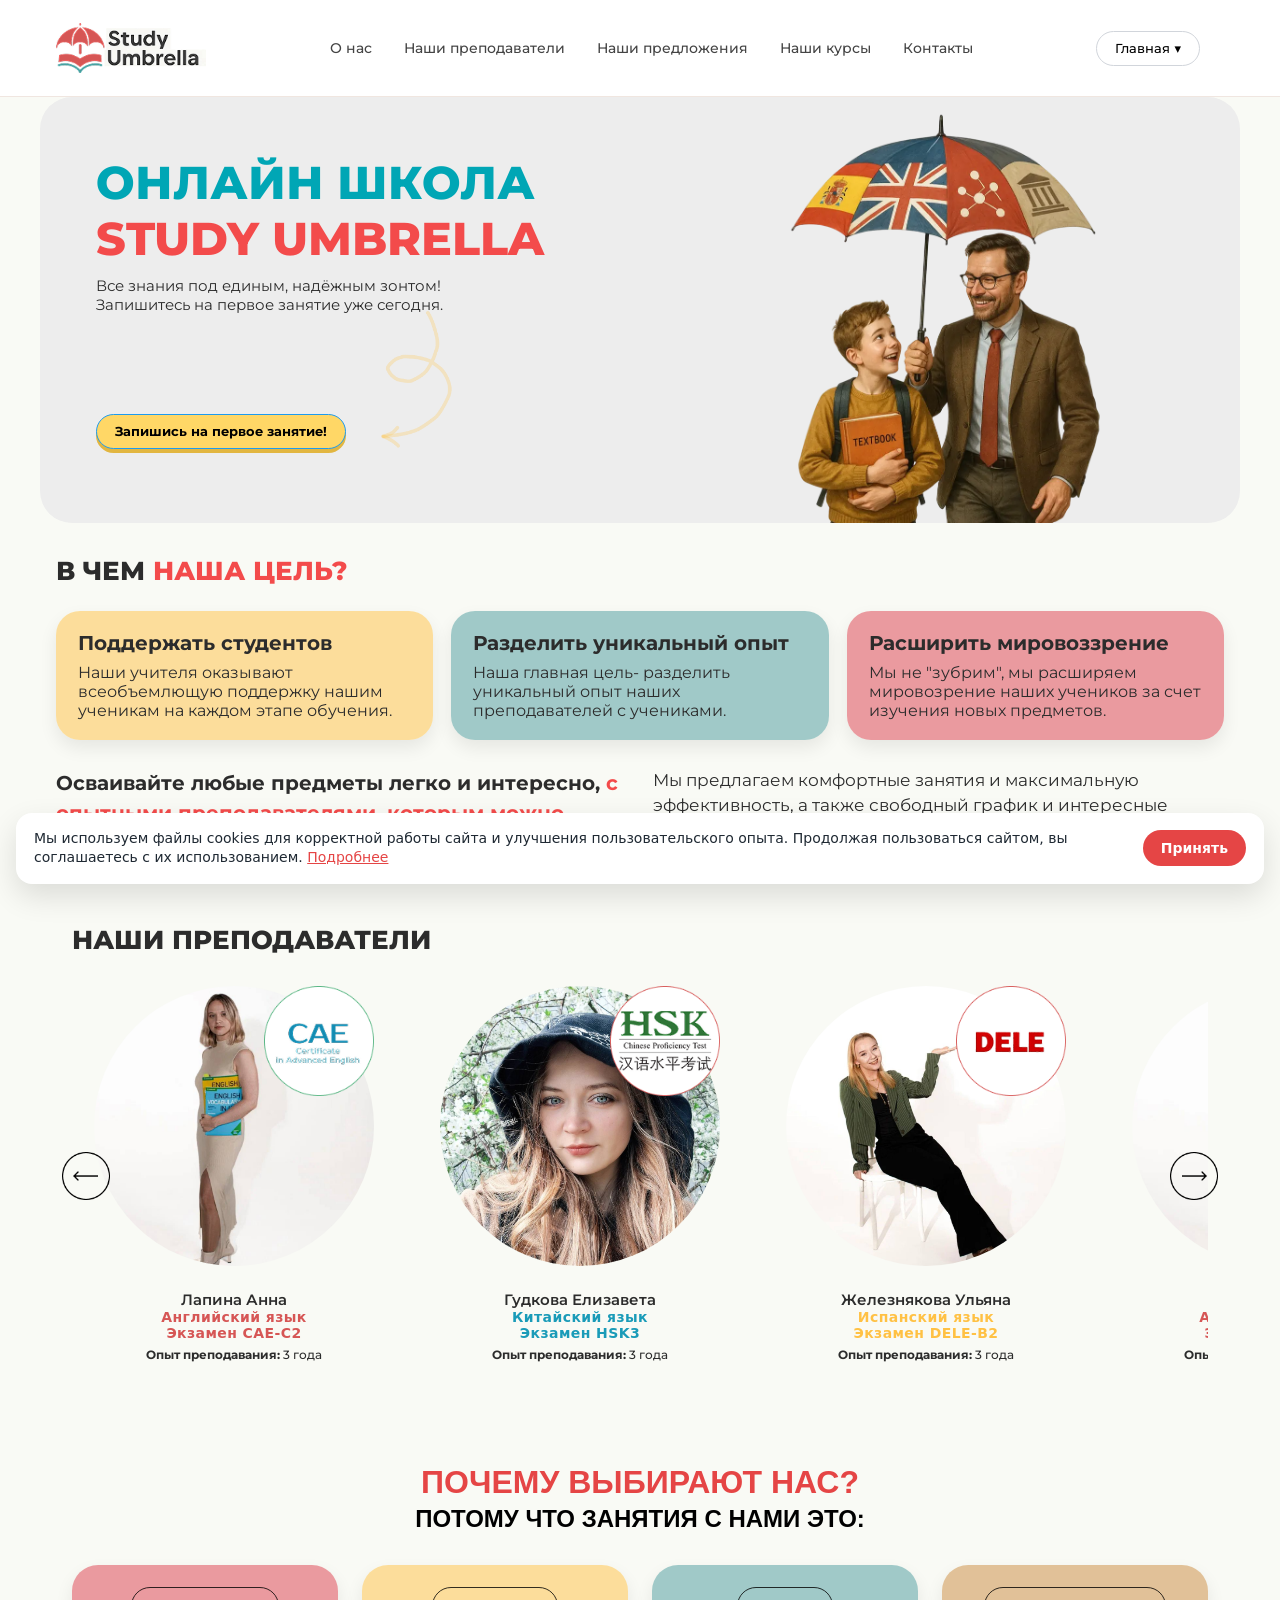
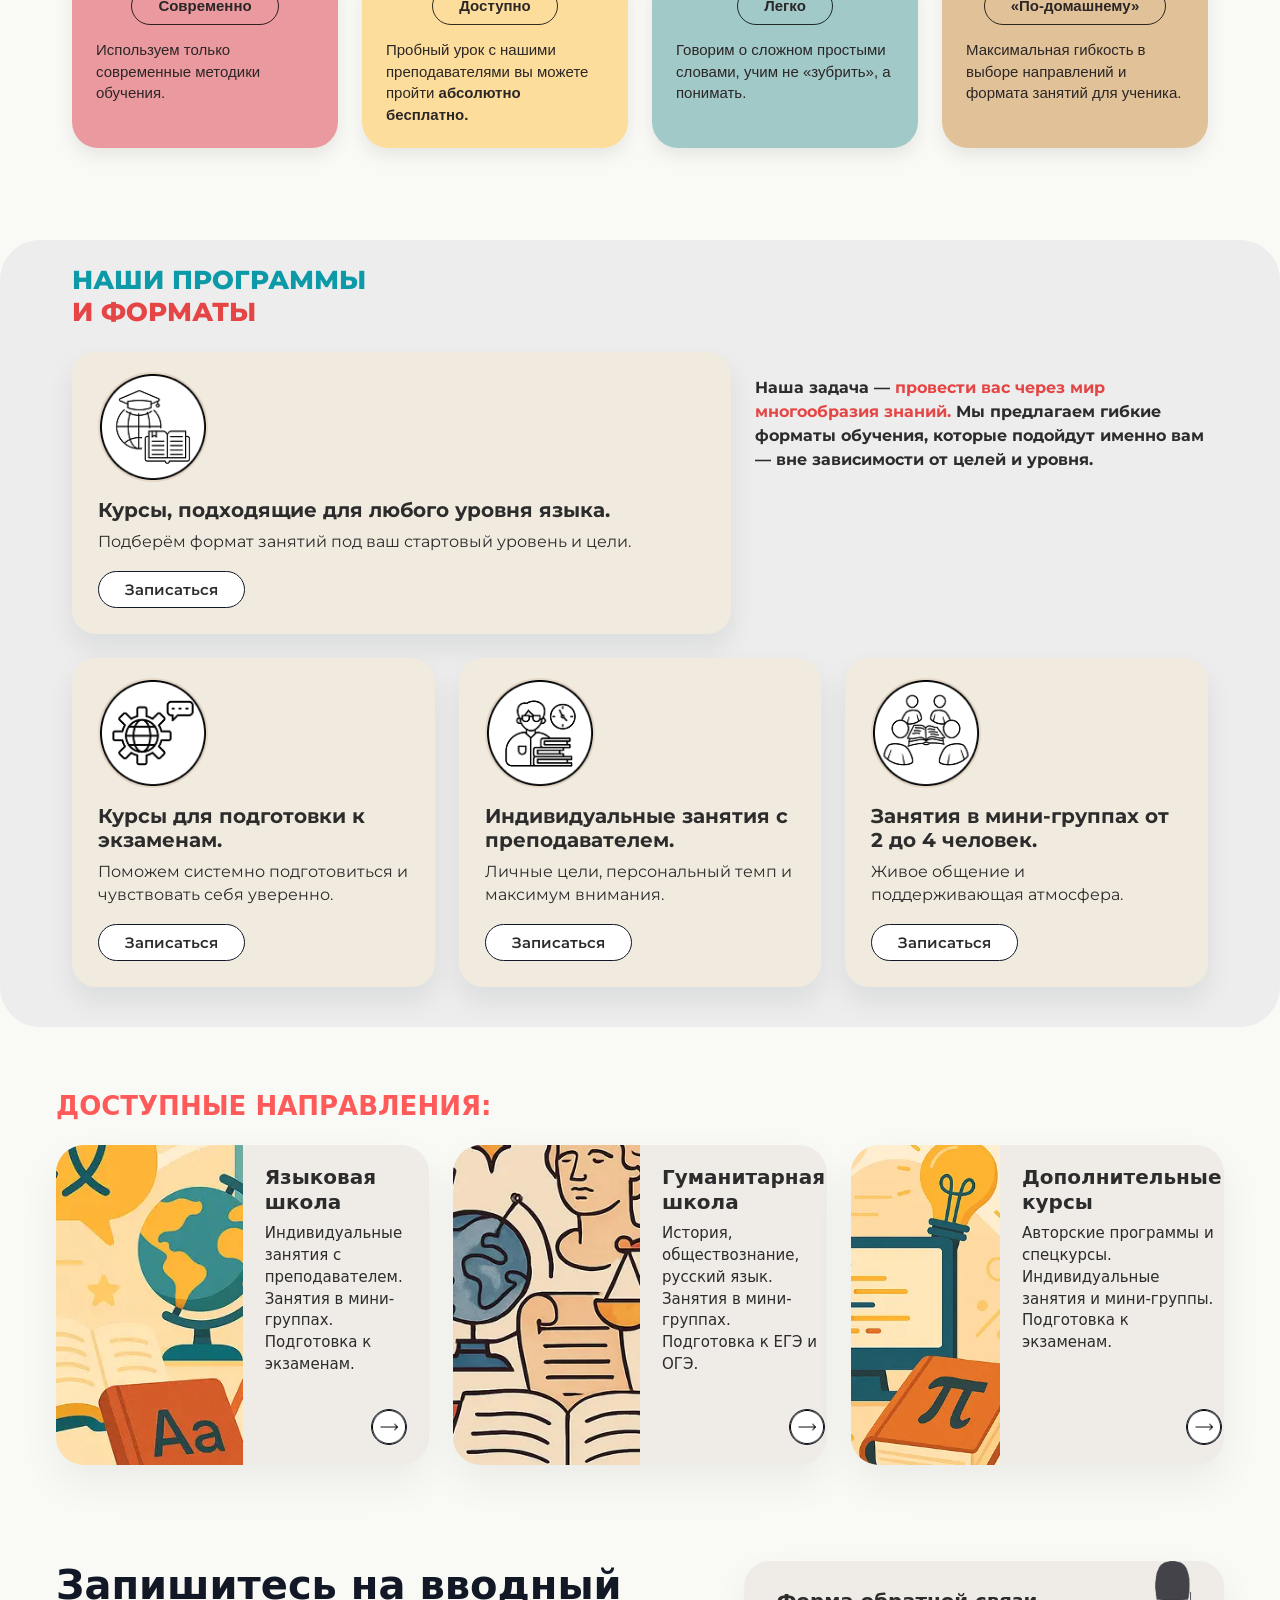
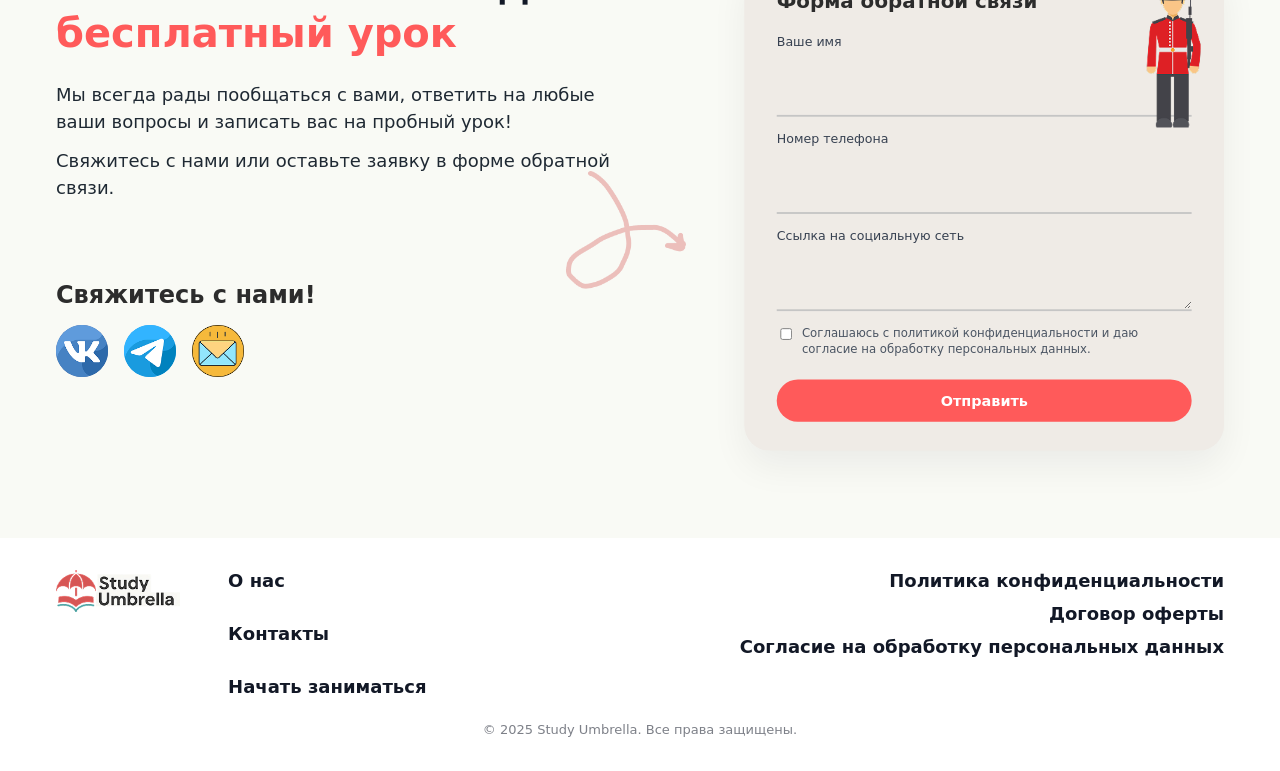
==== commit 662198d6: "Update index.html" ====
--- a/index.html
+++ b/index.html
@@ -65,6 +65,7 @@
     </div>
     <!-- БУРГЕР ДЛЯ МОБИЛЬНОЙ ВЕРСИИ -->
     <button class="burger" id="burgerToggle" aria-label="Открыть меню">
+       Главная ▾
       <span></span>
       <span></span>
       <span></span>
@@ -870,3 +871,4 @@
 
 
 
+
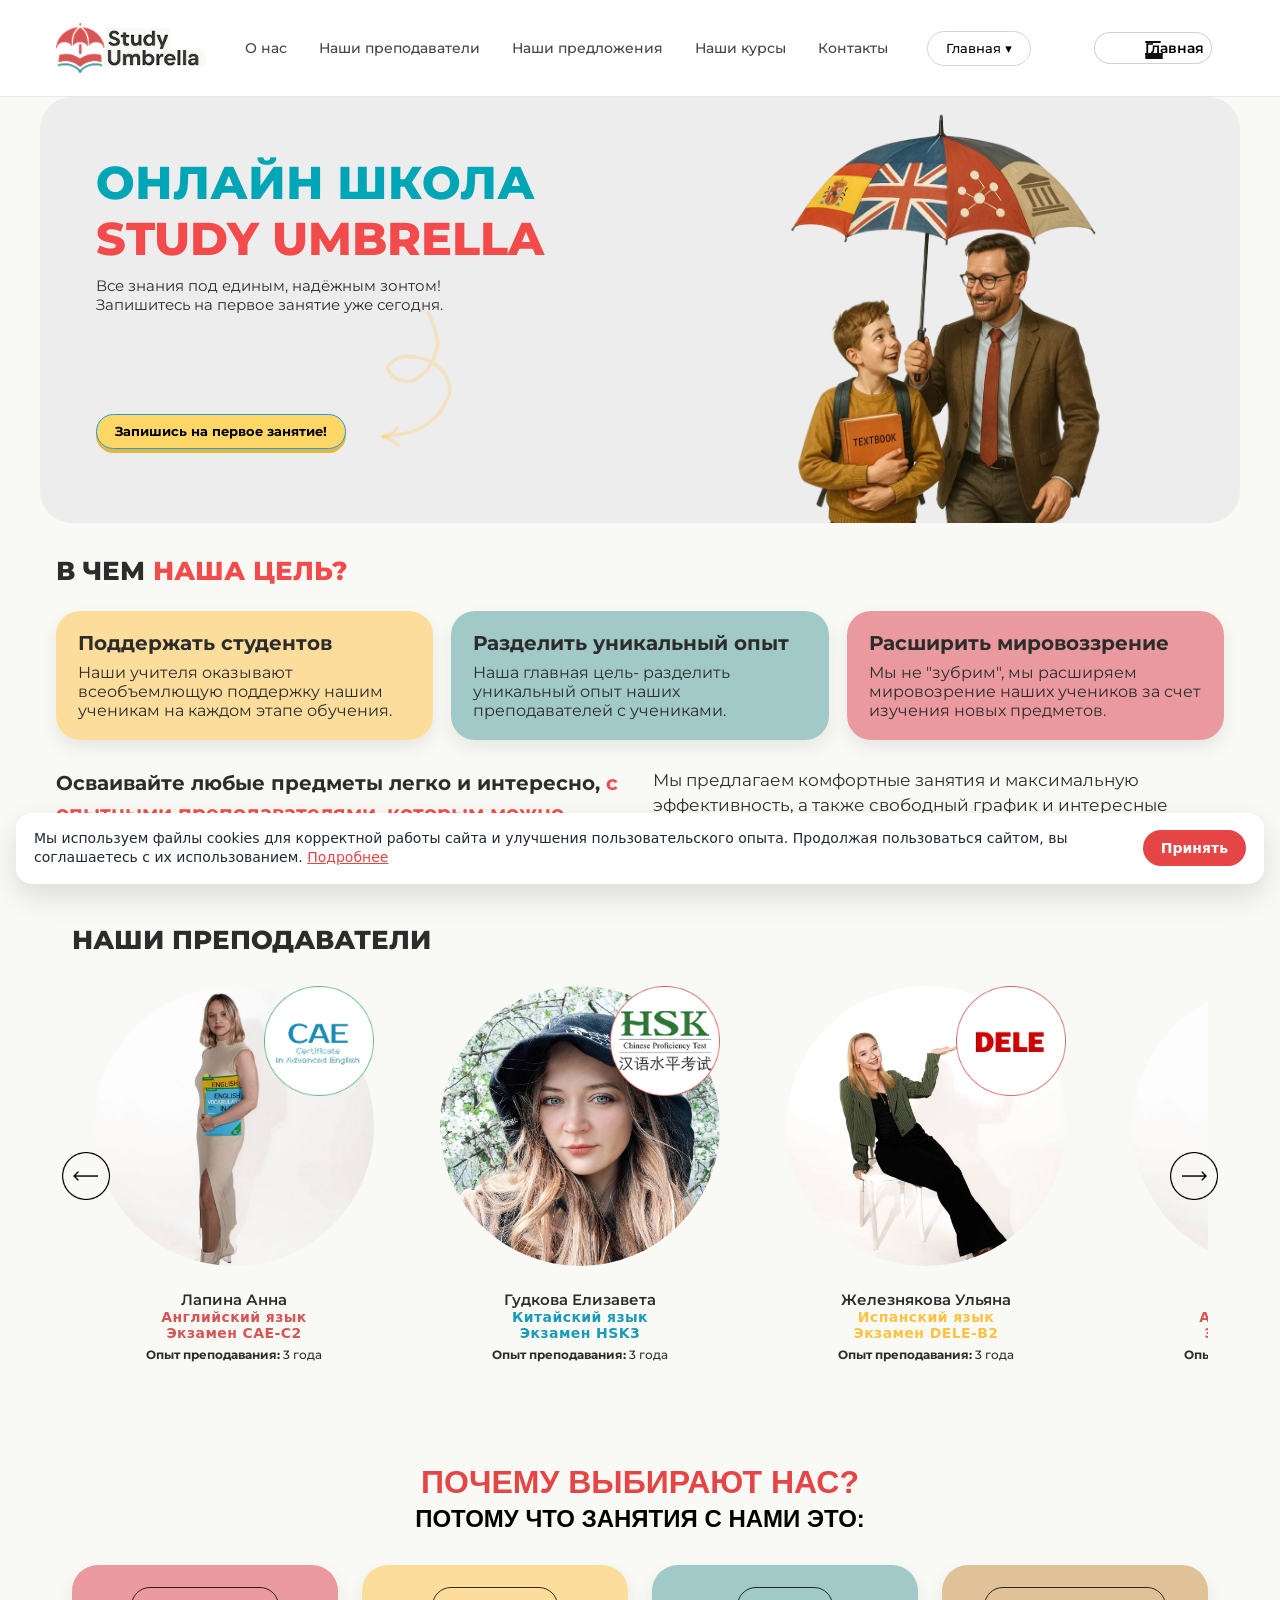
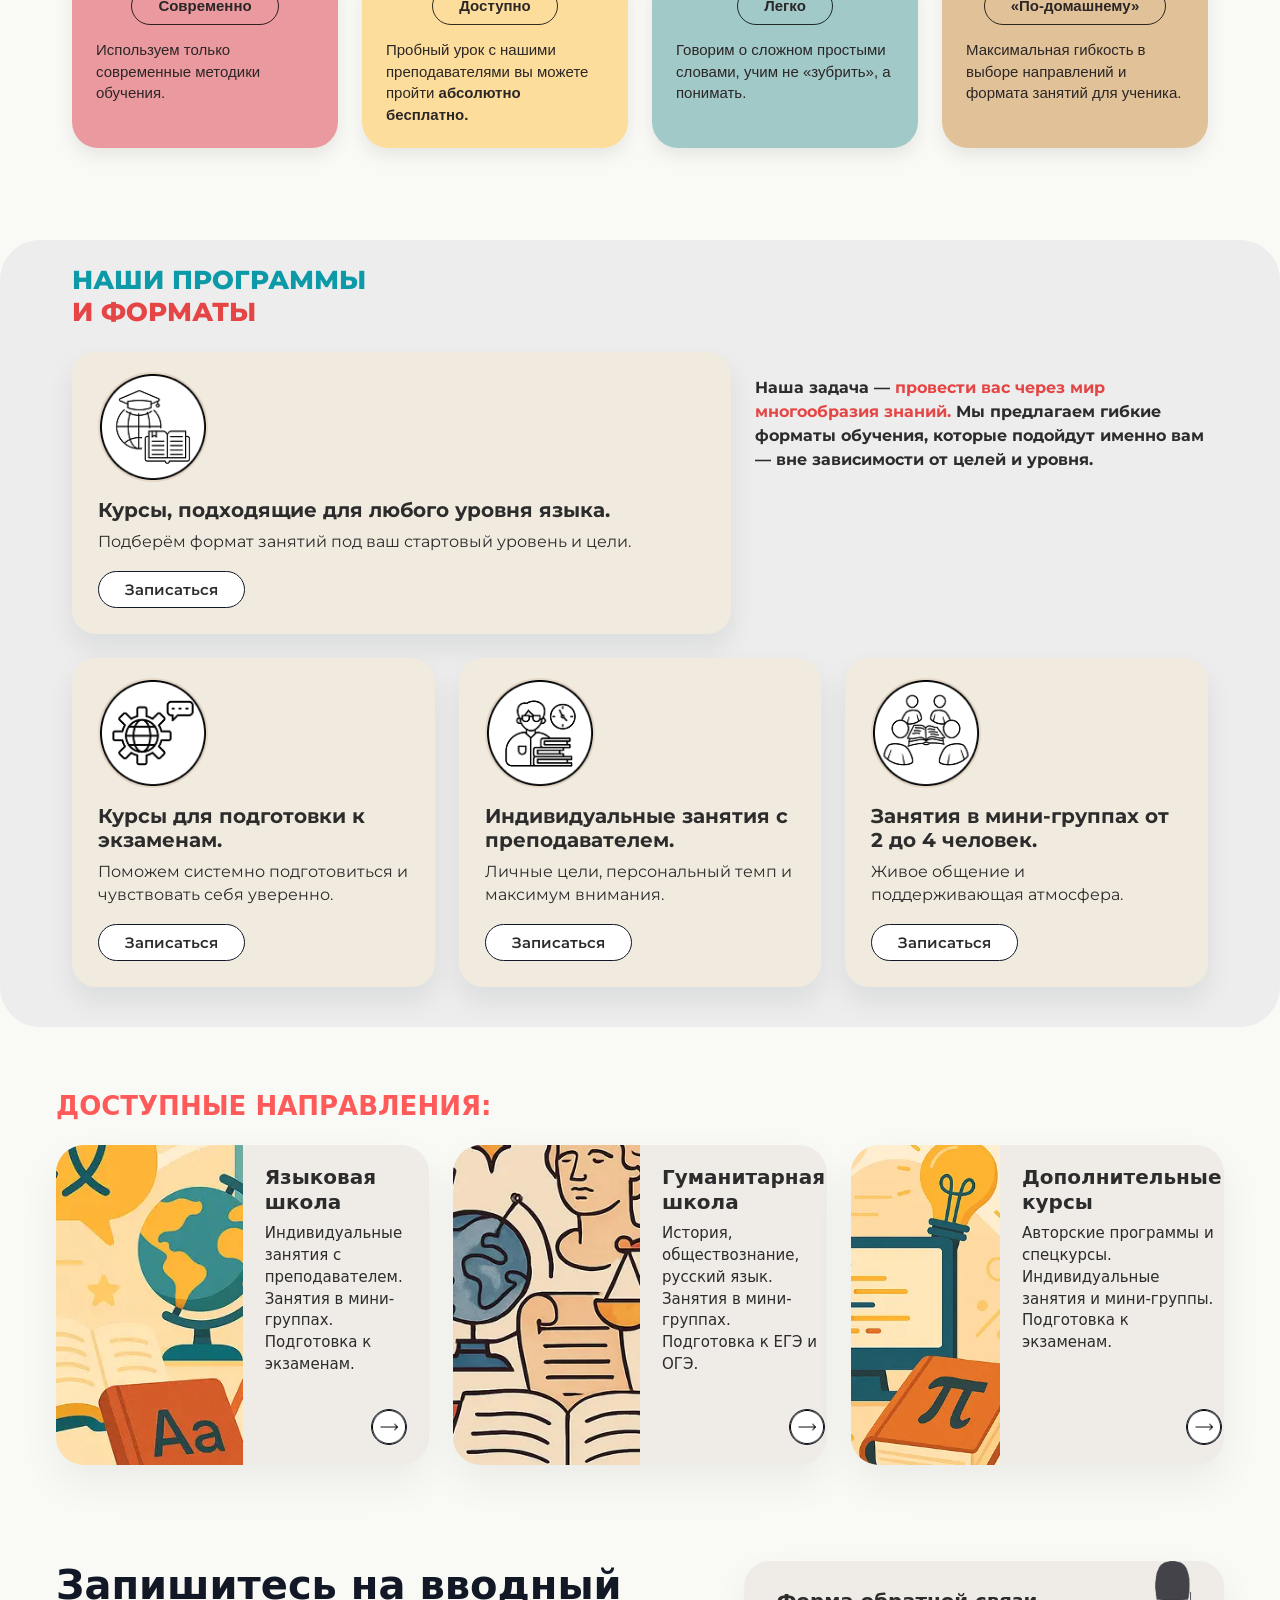
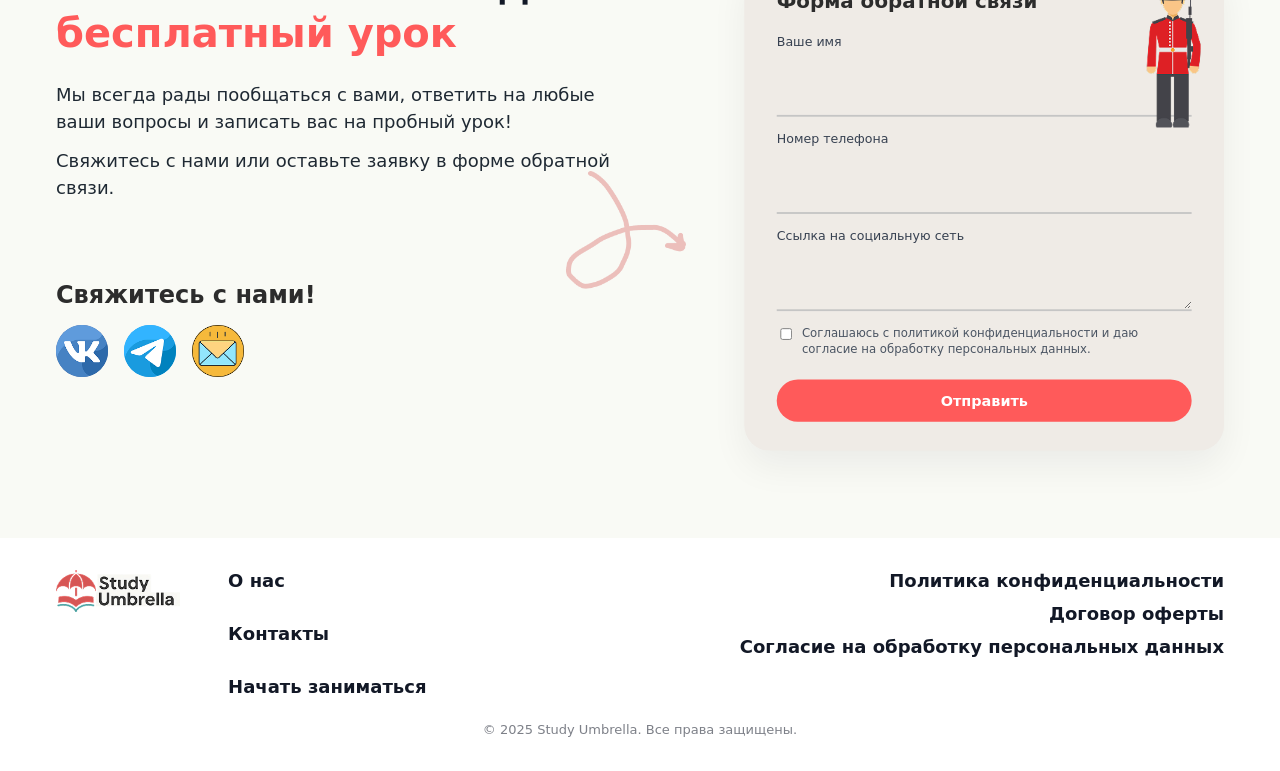
==== commit 35ba8a52: "Update index.html" ====
--- a/index.html
+++ b/index.html
@@ -64,12 +64,16 @@
       </div>
     </div>
     <!-- БУРГЕР ДЛЯ МОБИЛЬНОЙ ВЕРСИИ -->
-    <button class="burger" id="burgerToggle" aria-label="Открыть меню">
-       Главная ▾
-      <span></span>
-      <span></span>
-      <span></span>
-    </button>
+    <button class="burger burger--with-text" id="burgerToggle" type="button" aria-label="Открыть меню">
+  <span class="burger__text">Главная</span>
+
+  <span class="burger__icon">
+    <span></span>
+    <span></span>
+    <span></span>
+  </span>
+</button>
+
 
   </div>
 </header>
@@ -614,12 +618,23 @@
     }
 
     // Бургер (мобилка)
-    if (header && burger) {
-      burger.addEventListener('click', function (e) {
-        e.stopPropagation();
-        header.classList.toggle('header--mobile-open');
-      });
+ // Бургер (мобилка) — с текстом "Главная / Закрыть" и анимацией
+if (header && burger) {
+  const burgerText = burger.querySelector('.burger__text');
+
+  burger.addEventListener('click', (e) => {
+    e.preventDefault();
+    e.stopPropagation();
+
+    const isOpen = header.classList.toggle('header--mobile-open');
+
+    burger.classList.toggle('burger--open', isOpen);
+    if (burgerText) {
+      burgerText.textContent = isOpen ? 'Закрыть' : 'Главная';
     }
+  });
+}
+
 
     // "Главная" внутри мобильного меню
     if (navMainGroup && navMainToggle) {
@@ -872,3 +887,5 @@
 
 
 
+
+
--- a/css/main.css
+++ b/css/main.css
@@ -1680,26 +1680,89 @@
 .form-toast.is-error{
   background: #b91c1c;
 }
-
-
-
-
-
-
-
-
-
-
-
-
-
-
-
-
-
-
-
-
-
-
-
+/* =========================================
+   BURGER WITH TEXT (mobile)
+   ========================================= */
+
+.burger.burger--with-text{
+  display:flex;
+  align-items:center;
+  justify-content:center;
+  gap:10px;
+
+  /* чтобы не было “обрезано” как на скрине */
+  width:auto;
+  min-width: 118px;        /* хватает под "Главная" */
+  padding: 8px 12px;
+
+  border-radius: 999px;    /* как таблетка */
+  border: 1px solid rgba(0,0,0,0.18);
+  background: #fff;
+}
+
+/* текст */
+.burger__text{
+  font-weight: 600;
+  font-size: 14px;
+  line-height: 1;
+  white-space: nowrap;     /* НЕ переносить */
+}
+
+/* иконка */
+.burger__icon{
+  display:flex;
+  flex-direction:column;
+  gap:4px;
+}
+
+.burger__icon span{
+  display:block;
+  width:18px;
+  height:2px;
+  background:#111;
+  border-radius:2px;
+  transition: transform .25s ease, opacity .25s ease;
+}
+
+/* анимация в крестик */
+.burger--open .burger__icon span:nth-child(1){
+  transform: translateY(6px) rotate(45deg);
+}
+.burger--open .burger__icon span:nth-child(2){
+  opacity: 0;
+}
+.burger--open .burger__icon span:nth-child(3){
+  transform: translateY(-6px) rotate(-45deg);
+}
+
+/* на совсем узких экранах можно убрать текст, чтобы ничего не обрезалось */
+@media (max-width: 360px){
+  .burger__text{ display:none; }
+  .burger.burger--with-text{ min-width: auto; }
+}
+
+
+
+
+
+
+
+
+
+
+
+
+
+
+
+
+
+
+
+
+
+
+
+
+
+
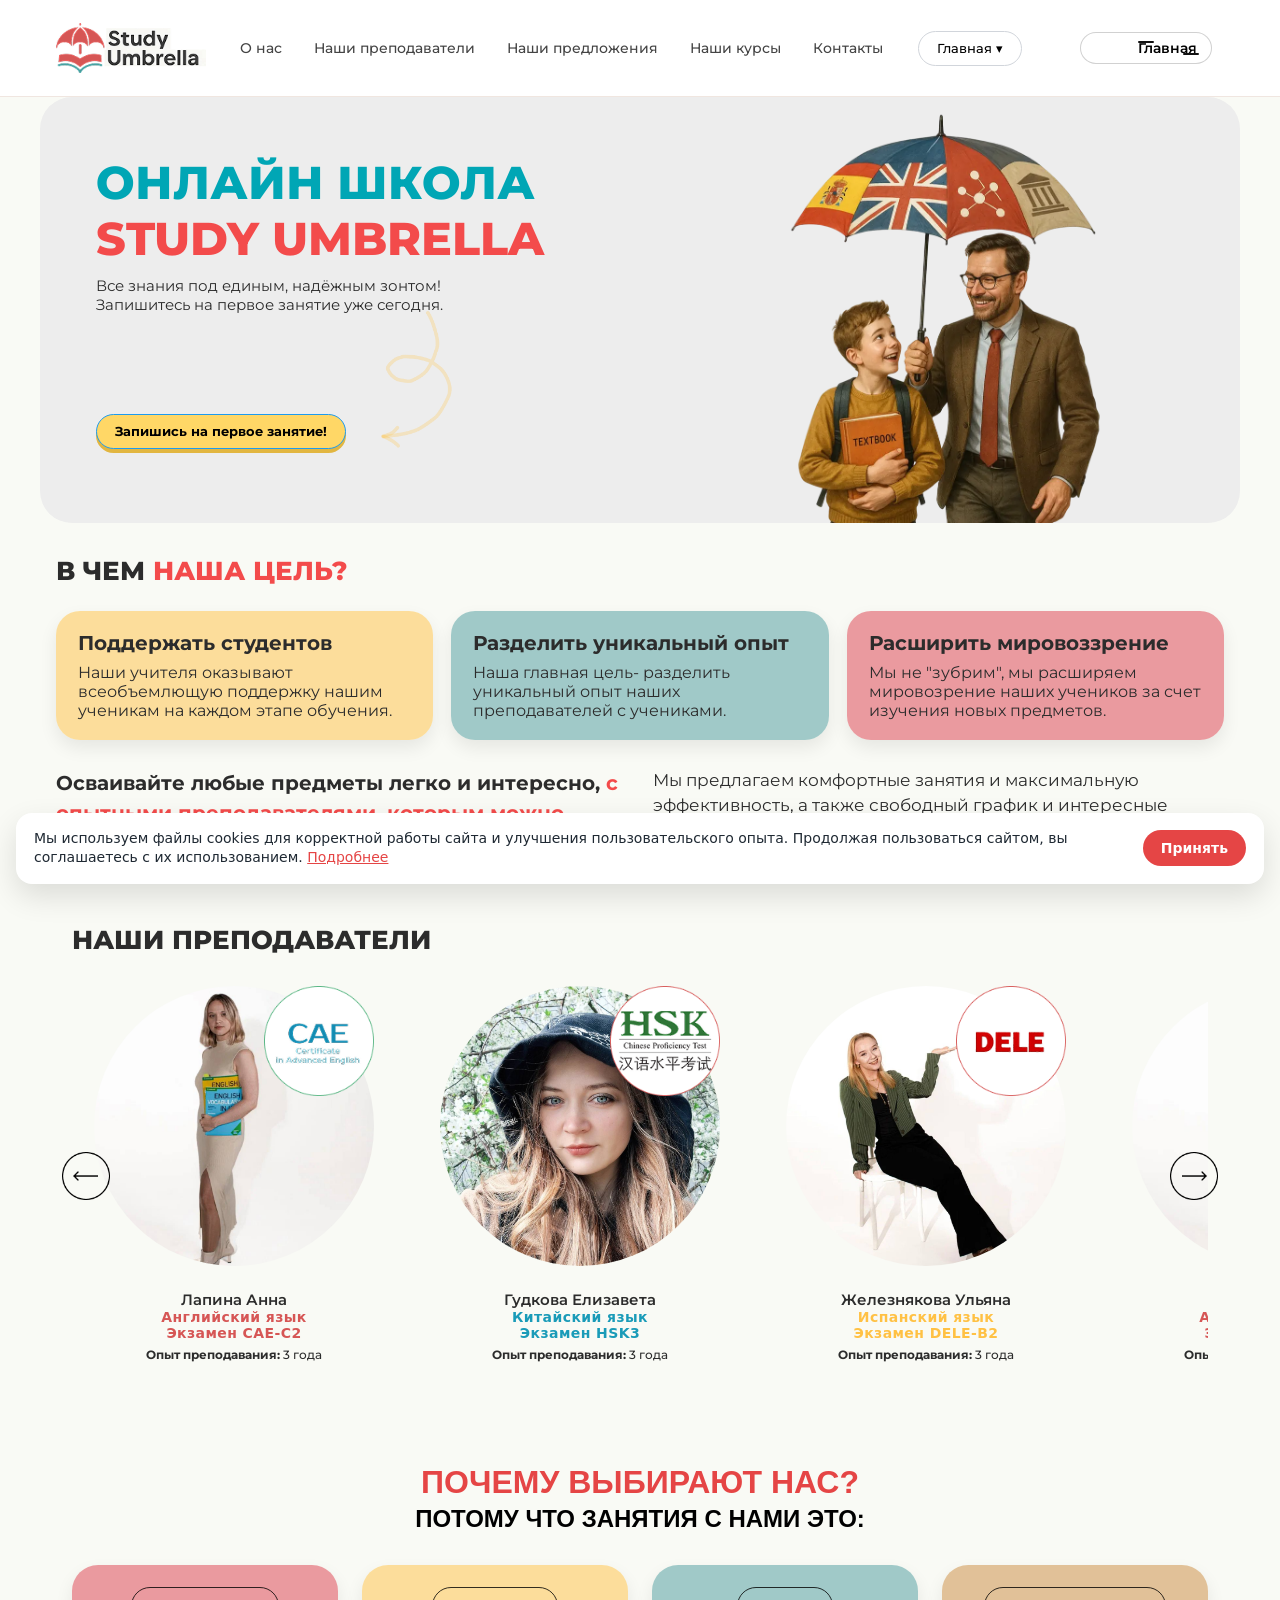
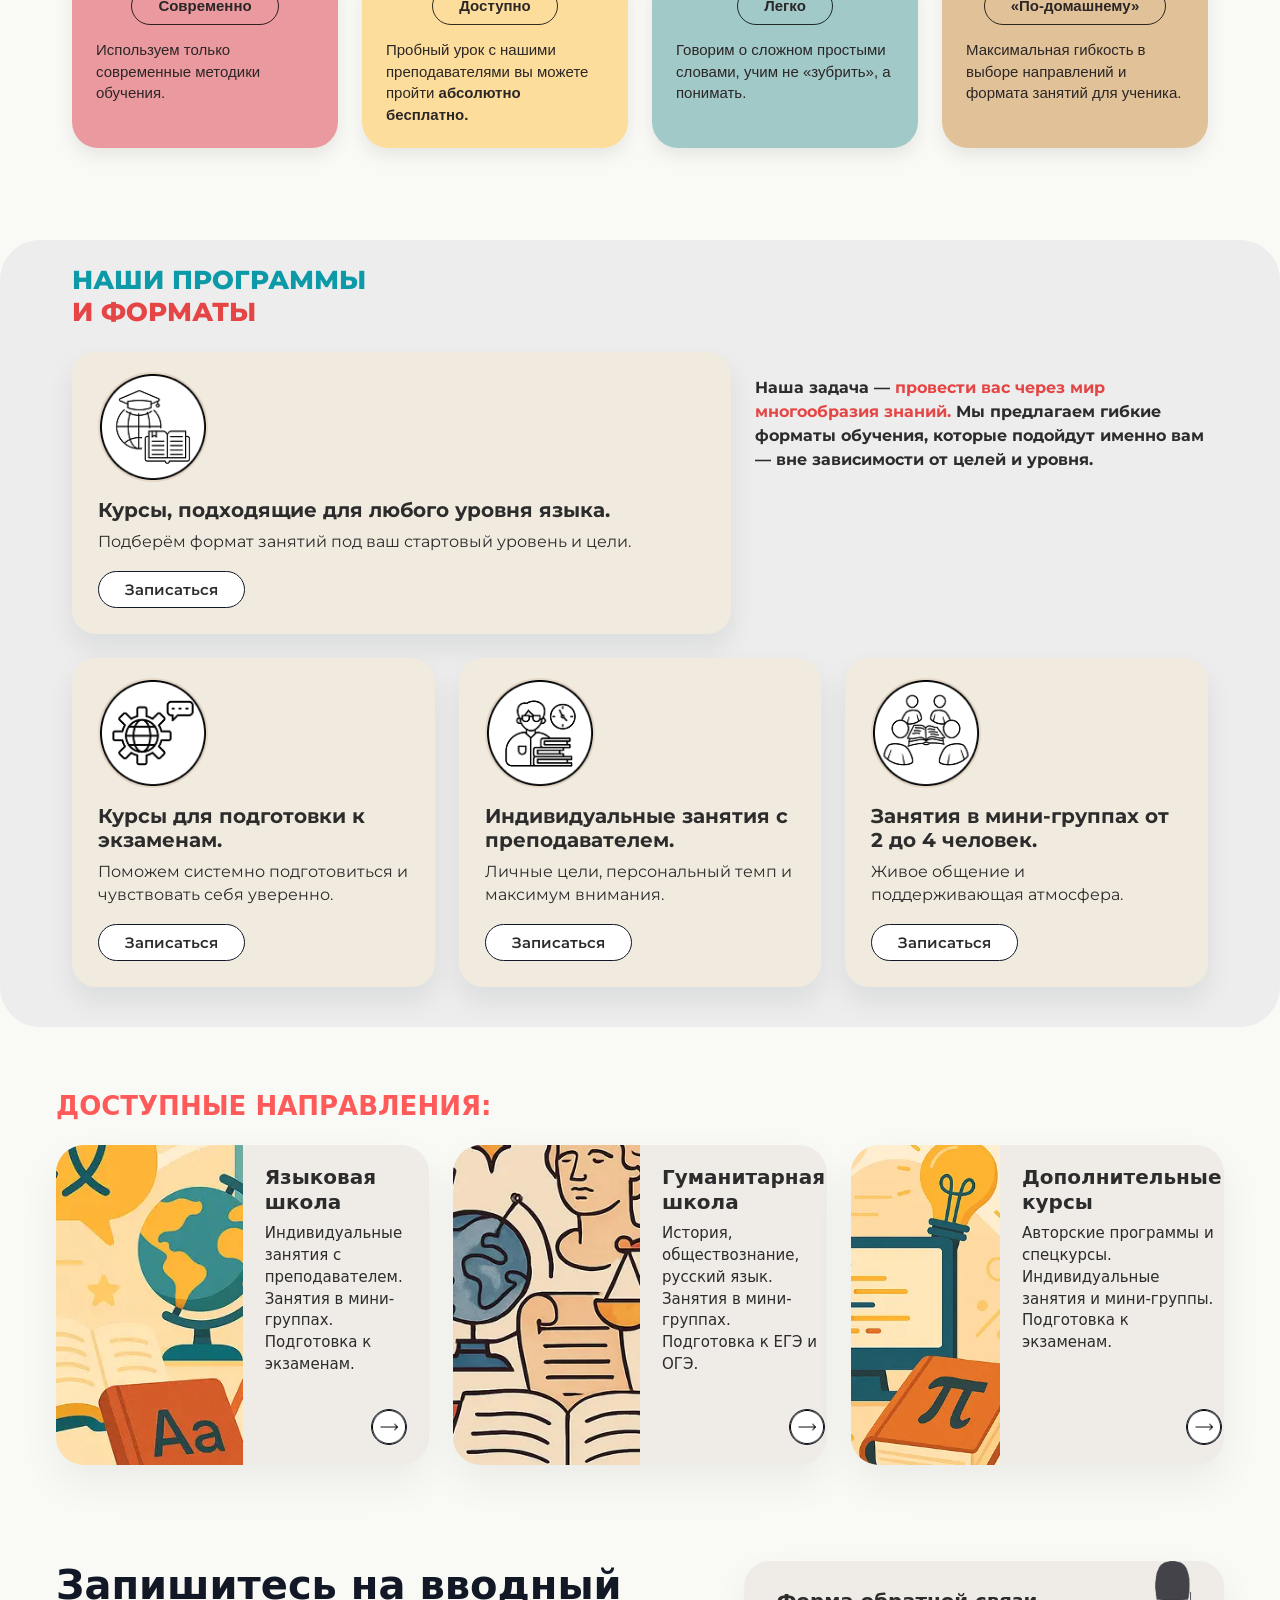
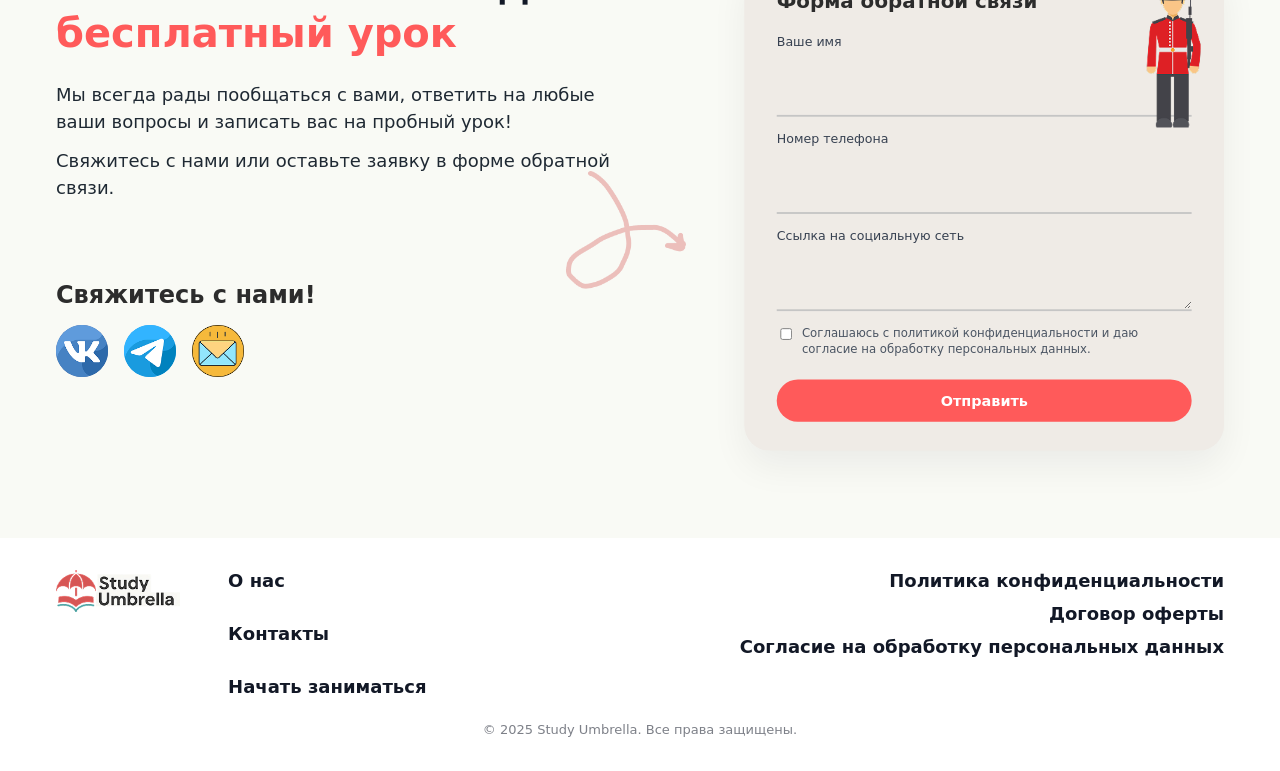
==== commit a7b5c641: "Update index.html" ====
--- a/index.html
+++ b/index.html
@@ -64,17 +64,12 @@
       </div>
     </div>
     <!-- БУРГЕР ДЛЯ МОБИЛЬНОЙ ВЕРСИИ -->
-    <button class="burger burger--with-text" id="burgerToggle" type="button" aria-label="Открыть меню">
+  <button class="burger burger--with-text" id="burgerToggle" type="button" aria-label="Открыть меню">
   <span class="burger__text">Главная</span>
-
-  <span class="burger__icon">
-    <span></span>
-    <span></span>
-    <span></span>
+  <span class="burger__icon" aria-hidden="true">
+    <span></span><span></span><span></span>
   </span>
 </button>
-
-
   </div>
 </header>
 
@@ -889,3 +884,5 @@
 
 
 
+
+
--- a/css/main.css
+++ b/css/main.css
@@ -1680,89 +1680,164 @@
 .form-toast.is-error{
   background: #b91c1c;
 }
+
+
 /* =========================================
-   BURGER WITH TEXT (mobile)
+   SMOOTH DROPDOWNS + MOBILE MENU ANIMATION + BURGER
+   ВСТАВИТЬ В КОНЕЦ main.css (и можно в inner-switch.css, но лучше main.css)
    ========================================= */
 
+/* =========================
+   DROPDOWN (анимация)
+   ========================= */
+
+.dropdown__menu{
+  /* если где-то есть display:none — перебиваем */
+  display: block !important;
+
+  opacity: 0;
+  transform: translateY(-6px) scale(0.98);
+  visibility: hidden;
+  pointer-events: none;
+
+  transition:
+    opacity 180ms ease,
+    transform 180ms ease,
+    visibility 0s linear 180ms;
+}
+
+.dropdown.dropdown--open .dropdown__menu{
+  opacity: 1;
+  transform: translateY(0) scale(1);
+  visibility: visible;
+  pointer-events: auto;
+
+  transition:
+    opacity 180ms ease,
+    transform 180ms ease,
+    visibility 0s linear 0s;
+}
+
+/* =========================
+   MOBILE NAV (плавно + списком)
+   ========================= */
+
+@media (max-width: 768px){
+
+  .header .nav{
+    display: flex !important;
+    flex-direction: column !important;
+    align-items: flex-start !important;
+    gap: 12px !important;
+
+    max-height: 0;
+    opacity: 0;
+    transform: translateY(-8px);
+    overflow: hidden;
+    pointer-events: none;
+
+    transition:
+      max-height 260ms ease,
+      opacity 220ms ease,
+      transform 220ms ease;
+  }
+
+  /* ссылки списком */
+  .header .nav > a{
+    display: block !important;
+    width: 100% !important;
+    white-space: normal !important;
+  }
+
+  .header.header--mobile-open .nav{
+    max-height: 900px;
+    opacity: 1;
+    transform: translateY(0);
+    pointer-events: auto;
+  }
+}
+
+/* =========================
+   BURGER (Главная/Закрыть + иконка справа)
+   ========================= */
+
 .burger.burger--with-text{
-  display:flex;
-  align-items:center;
-  justify-content:center;
-  gap:10px;
-
-  /* чтобы не было “обрезано” как на скрине */
-  width:auto;
-  min-width: 118px;        /* хватает под "Главная" */
-  padding: 8px 12px;
-
-  border-radius: 999px;    /* как таблетка */
-  border: 1px solid rgba(0,0,0,0.18);
-  background: #fff;
+  width: auto !important;
+  height: auto !important;
+  min-width: 132px !important;
+  padding: 8px 12px !important;
+
+  display: inline-flex !important;
+  align-items: center !important;
+  justify-content: flex-start !important; /* текст слева */
+  gap: 10px !important;
+
+  border-radius: 999px !important;
+  border: 1px solid rgba(0,0,0,0.18) !important;
+  background: #fff !important;
+
+  position: relative !important;
+  z-index: 4000 !important;
 }
 
 /* текст */
-.burger__text{
-  font-weight: 600;
-  font-size: 14px;
-  line-height: 1;
-  white-space: nowrap;     /* НЕ переносить */
-}
-
-/* иконка */
-.burger__icon{
-  display:flex;
-  flex-direction:column;
-  gap:4px;
-}
-
-.burger__icon span{
-  display:block;
-  width:18px;
-  height:2px;
-  background:#111;
-  border-radius:2px;
-  transition: transform .25s ease, opacity .25s ease;
-}
-
-/* анимация в крестик */
-.burger--open .burger__icon span:nth-child(1){
-  transform: translateY(6px) rotate(45deg);
-}
-.burger--open .burger__icon span:nth-child(2){
-  opacity: 0;
-}
-.burger--open .burger__icon span:nth-child(3){
-  transform: translateY(-6px) rotate(-45deg);
-}
-
-/* на совсем узких экранах можно убрать текст, чтобы ничего не обрезалось */
+.burger.burger--with-text .burger__text{
+  font-weight: 600 !important;
+  font-size: 14px !important;
+  line-height: 1 !important;
+  white-space: nowrap !important;
+}
+
+/* иконка всегда справа */
+.burger.burger--with-text .burger__icon{
+  display: inline-flex !important;
+  flex-direction: column !important;
+  gap: 4px !important;
+
+  margin-left: auto !important;      /* <<< КЛЮЧ: уводим вправо */
+  position: static !important;       /* запрещаем absolute */
+}
+
+/* жёстко запрещаем старым стилям двигать спаны */
+.burger.burger--with-text span{
+  position: static !important;
+  left: auto !important;
+  right: auto !important;
+  top: auto !important;
+  bottom: auto !important;
+}
+
+/* полоски */
+.burger.burger--with-text .burger__icon span{
+  display: block !important;
+  width: 18px !important;
+  height: 2px !important;
+  background: #111 !important;
+  border-radius: 2px !important;
+
+  transition: transform .25s ease, opacity .25s ease !important;
+}
+
+/* крестик */
+.burger.burger--with-text.burger--open .burger__icon span:nth-child(1){
+  transform: translateY(6px) rotate(45deg) !important;
+}
+.burger.burger--with-text.burger--open .burger__icon span:nth-child(2){
+  opacity: 0 !important;
+}
+.burger.burger--with-text.burger--open .burger__icon span:nth-child(3){
+  transform: translateY(-6px) rotate(-45deg) !important;
+}
+
+/* очень узкие экраны — убираем текст */
 @media (max-width: 360px){
-  .burger__text{ display:none; }
-  .burger.burger--with-text{ min-width: auto; }
-}
-
-
-
-
-
-
-
-
-
-
-
-
-
-
-
-
-
-
-
-
-
-
-
-
-
-
+  .burger.burger--with-text{
+    min-width: auto !important;
+  }
+  .burger.burger--with-text .burger__text{
+    display: none !important;
+  }
+}
+
+
+
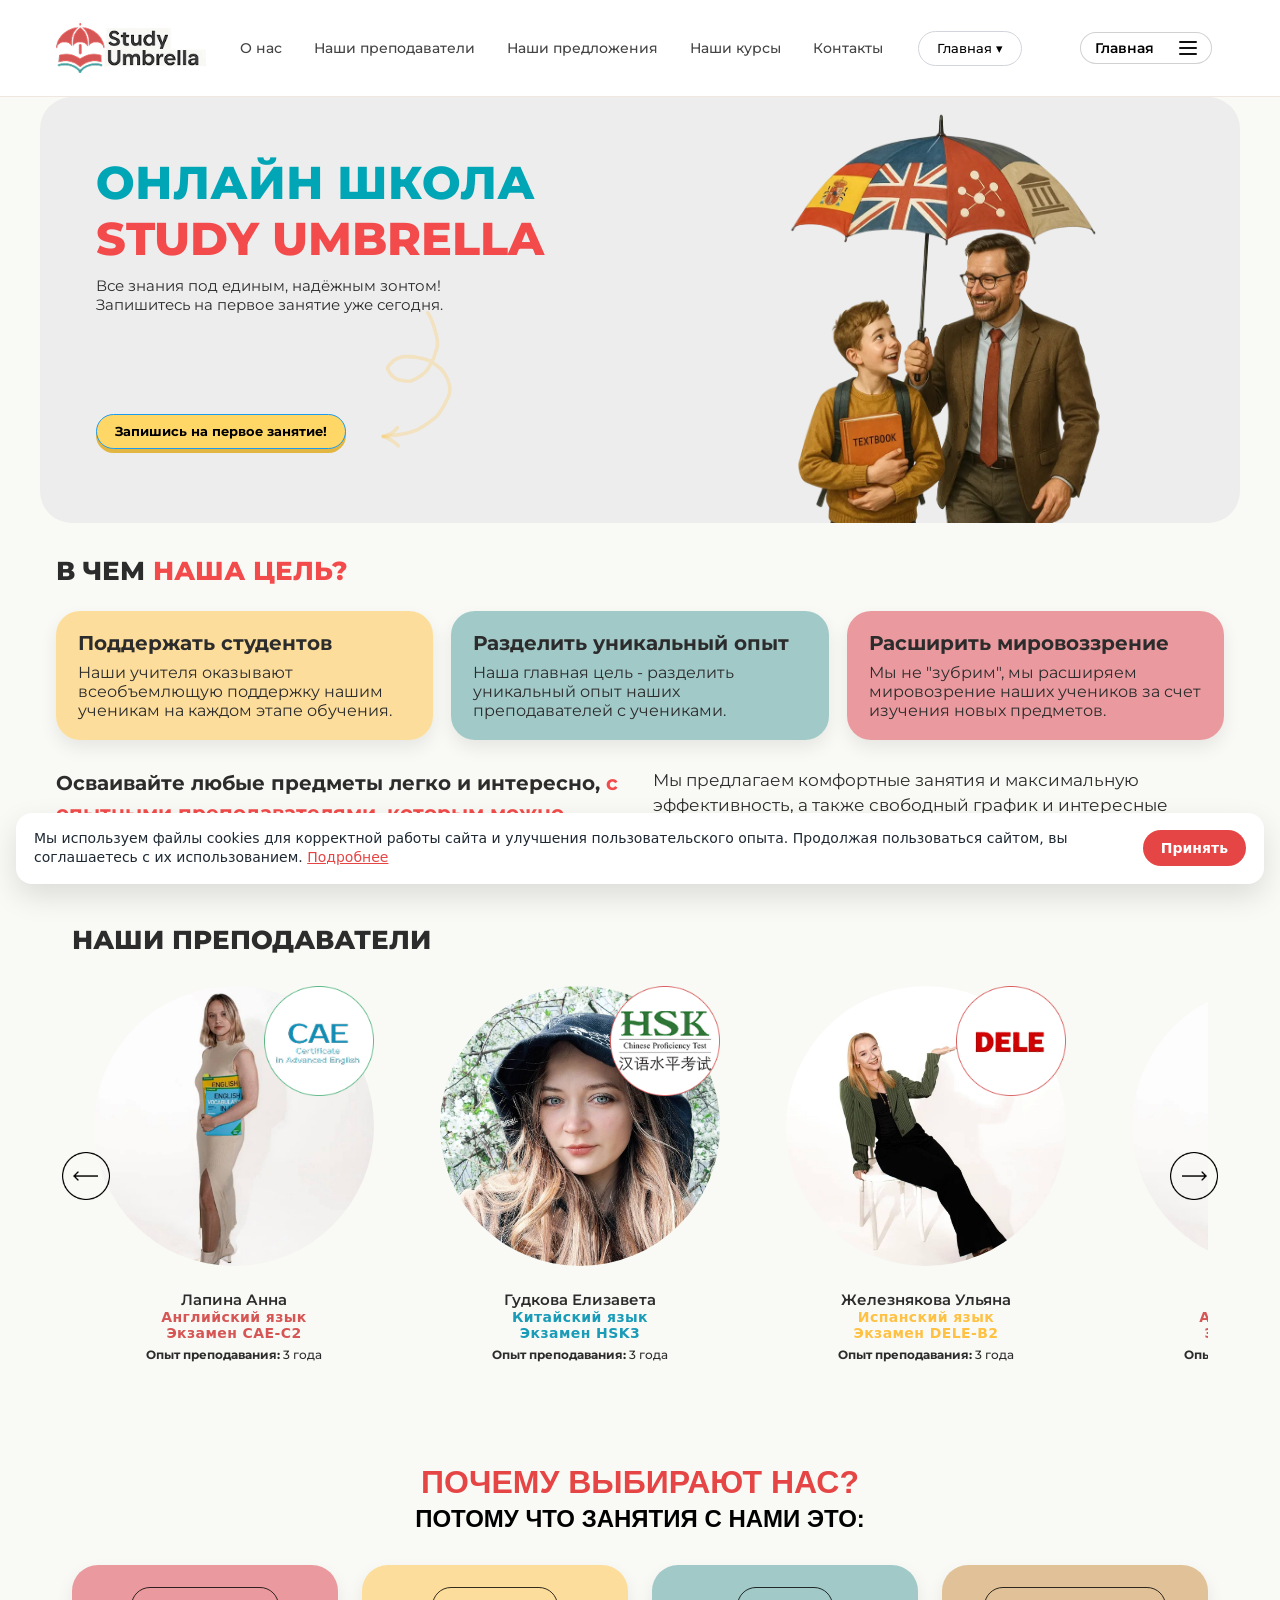
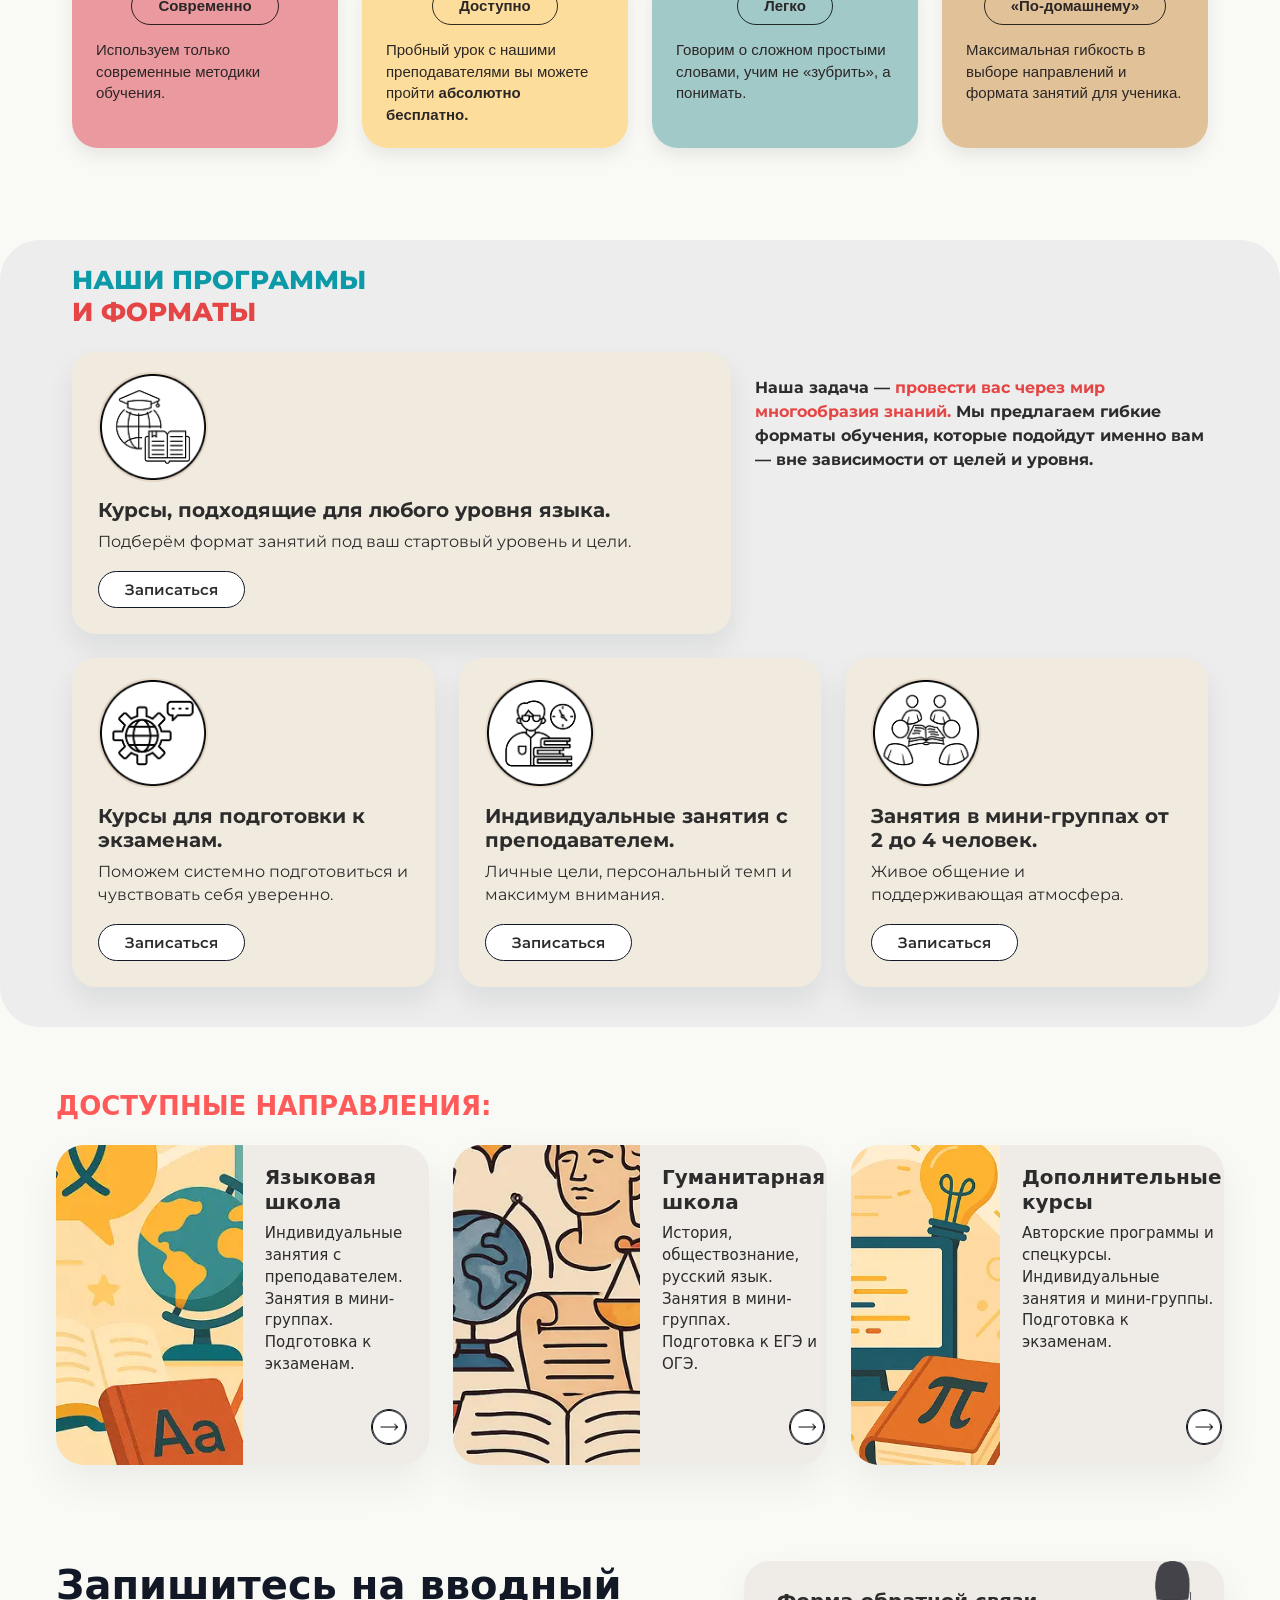
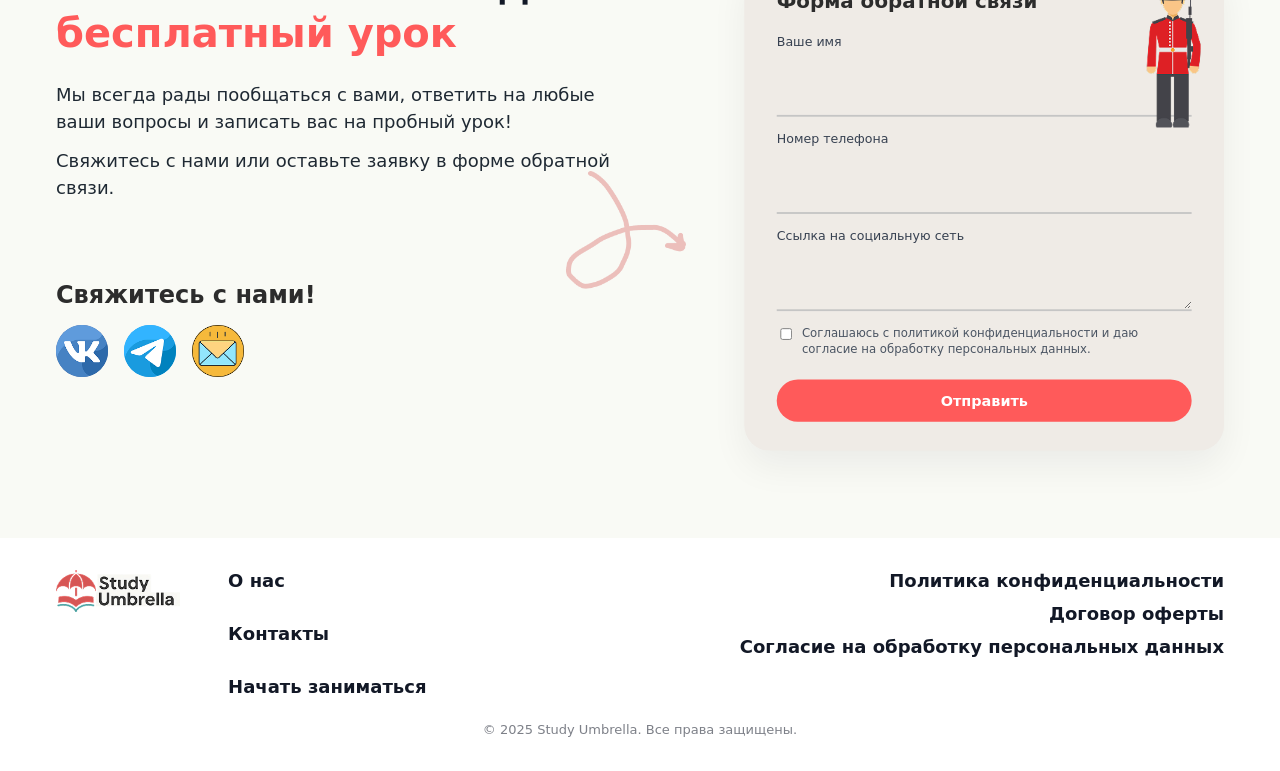
==== commit e106e546: "Update index.html" ====
--- a/index.html
+++ b/index.html
@@ -125,7 +125,7 @@
 
         <article class="goal-card goal-card--mint">
           <h3>Разделить уникальный опыт</h3>
-          <p>Наша главная цель- разделить уникальный опыт наших преподавателей с учениками.</p>
+          <p>Наша главная цель - разделить уникальный опыт наших преподавателей с учениками.</p>
         </article>
 
         <article class="goal-card goal-card--blue">
@@ -886,3 +886,4 @@
 
 
 
+
--- a/css/main.css
+++ b/css/main.css
@@ -141,12 +141,21 @@
   margin-right: 12px;
 }
 
-.burger span {
+/* полоски ТОЛЬКО внутри .burger__icon (чтобы не ломать burger__text) */
+.burger .burger__icon span{
   display: block;
   width: 16px;
   height: 2px;
   background-color: #111;
   border-radius: 999px;
+}
+
+/* текст внутри бургера — обычный текст, НЕ полоска */
+.burger .burger__text{
+  width: auto;
+  height: auto;
+  background: transparent;
+  border-radius: 0;
 }
 
 /* "Главная" для мобильного меню — по умолчанию скрыта (только моб) */
@@ -1458,6 +1467,7 @@
 
 /* ——— 768px и меньше (телефоны + бургер) ——— */
 @media (max-width: 768px) {
+
   /* НА МОБИЛЬНЫХ СТРЕЛКУ ПРЯЧЕМ */
   .hero__arrow {
     display: none !important;
@@ -1473,28 +1483,42 @@
     display: flex;
   }
 
-  /* прячем правую часть (кнопка "Главная" в шапке) */
+  /* прячем правую часть (кнопка "Главная" / таблетки на десктопе) */
   .header__right {
     display: none;
   }
 
-  /* меню становится выпадающим под шапкой */
+  /* меню под шапкой, но НЕ через display none/block */
   .nav {
     position: absolute;
-    top: 64px; /* высота хедера */
+    top: 64px;
     left: 0;
     right: 0;
+
     background-color: #ffffff;
+    border-bottom: 1px solid #f0e6e0;
+    padding: 12px 16px 16px;
+    z-index: 25;
+
+    /* ВОТ ГЛАВНОЕ — анимация */
+    display: flex;
     flex-direction: column;
     align-items: flex-start;
     gap: 12px;
-    padding: 12px 16px 16px;
-    border-bottom: 1px solid #f0e6e0;
-    display: none;  /* по умолчанию скрыто */
-    z-index: 25;
-  }
-
-  /* "Главная" только в мобильном меню, в самом верху списка */
+
+    max-height: 0;
+    opacity: 0;
+    transform: translateY(-8px);
+    overflow: hidden;
+    pointer-events: none;
+
+    transition:
+      max-height 260ms ease,
+      opacity 220ms ease,
+      transform 220ms ease;
+  }
+
+  /* "Главная" только в мобильном меню — сверху */
   .nav-main-group {
     display: block;
     width: 100%;
@@ -1514,11 +1538,15 @@
     font-size: 14px;
   }
 
-  /* когда шапка в состоянии "открыто" — показываем меню */
+  /* когда шапка открыта */
   .header--mobile-open .nav {
-    display: flex;
-  }
-}
+    max-height: 900px;
+    opacity: 1;
+    transform: translateY(0);
+    pointer-events: auto;
+  }
+}
+
 
 /* ——— 640px и меньше (узкие телефоны) ——— */
 @media (max-width: 640px) {
@@ -1765,11 +1793,12 @@
   width: auto !important;
   height: auto !important;
   min-width: 132px !important;
-  padding: 8px 12px !important;
+  padding: 8px 14px !important;
 
   display: inline-flex !important;
+  flex-direction: row !important;          /* <<< ВАЖНО */
   align-items: center !important;
-  justify-content: flex-start !important; /* текст слева */
+  justify-content: space-between !important;/* <<< ВАЖНО */
   gap: 10px !important;
 
   border-radius: 999px !important;
@@ -1841,3 +1870,4 @@
 
 
 
+
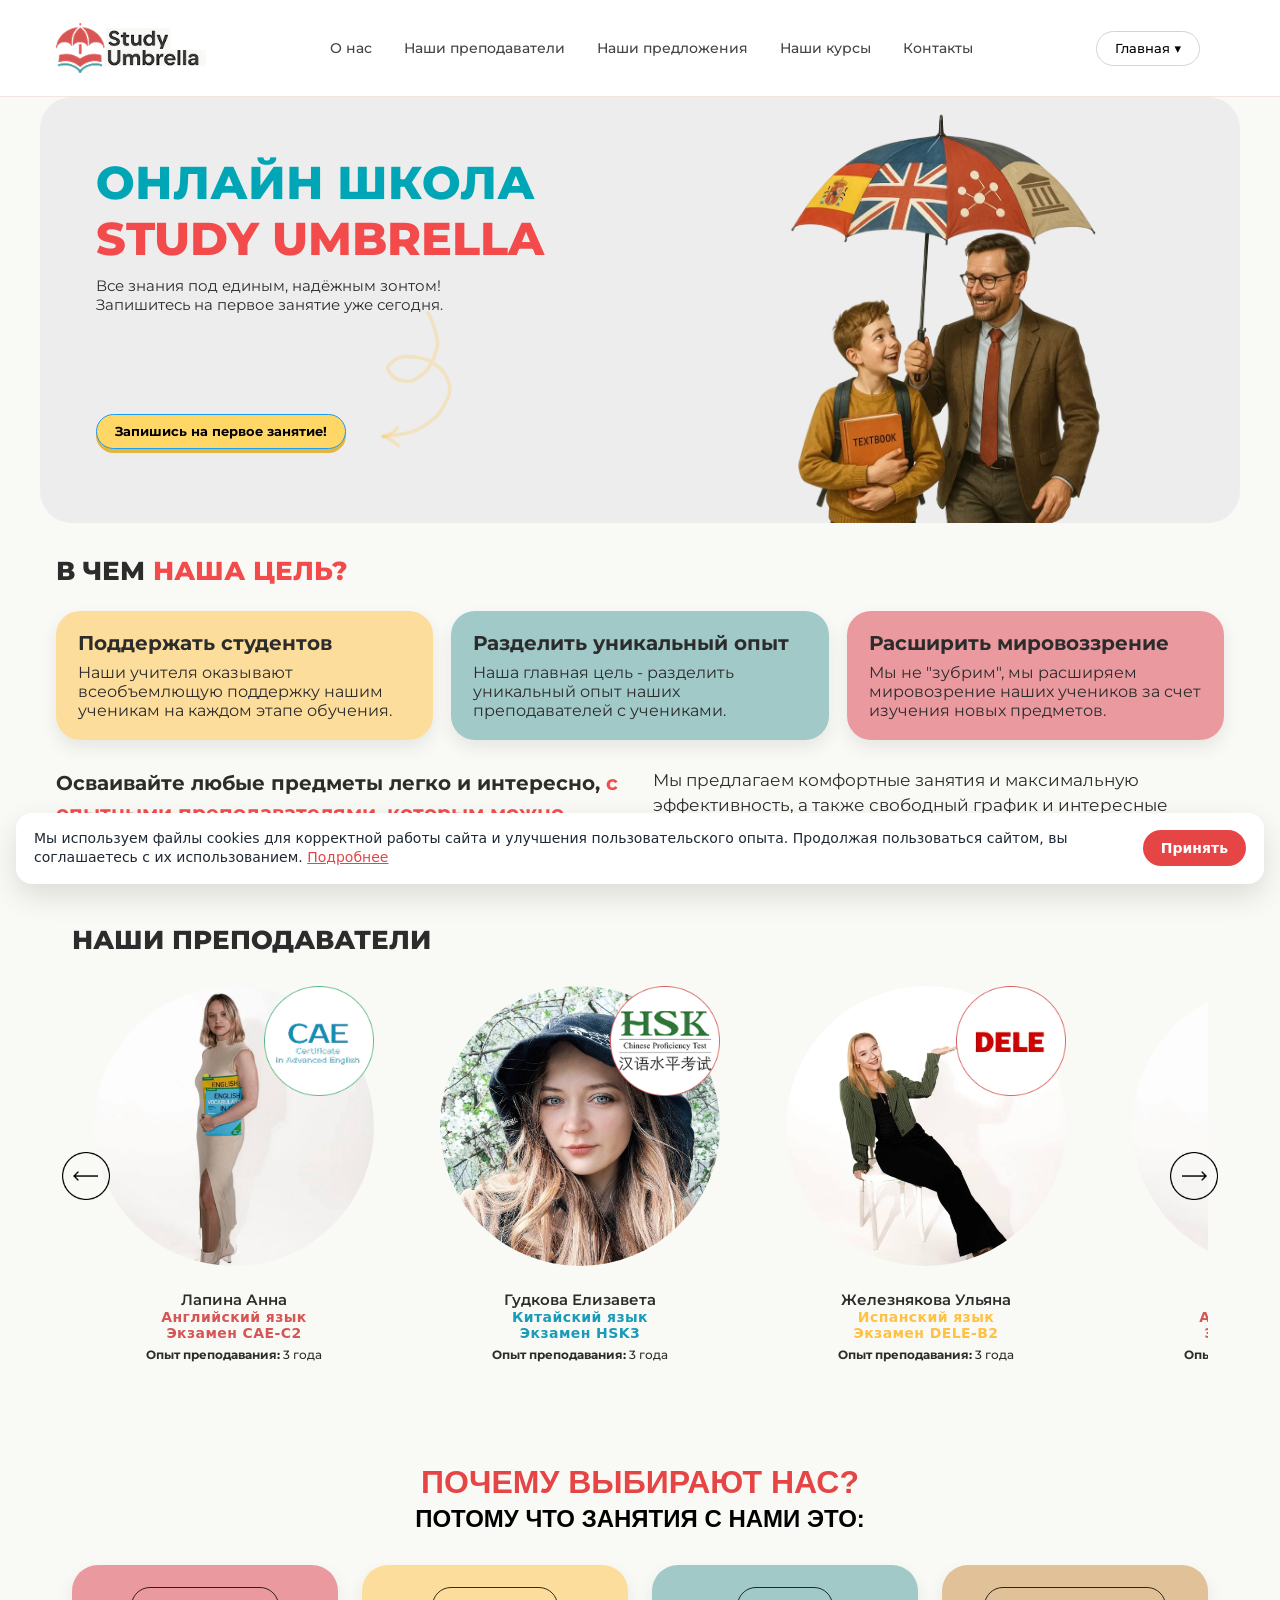
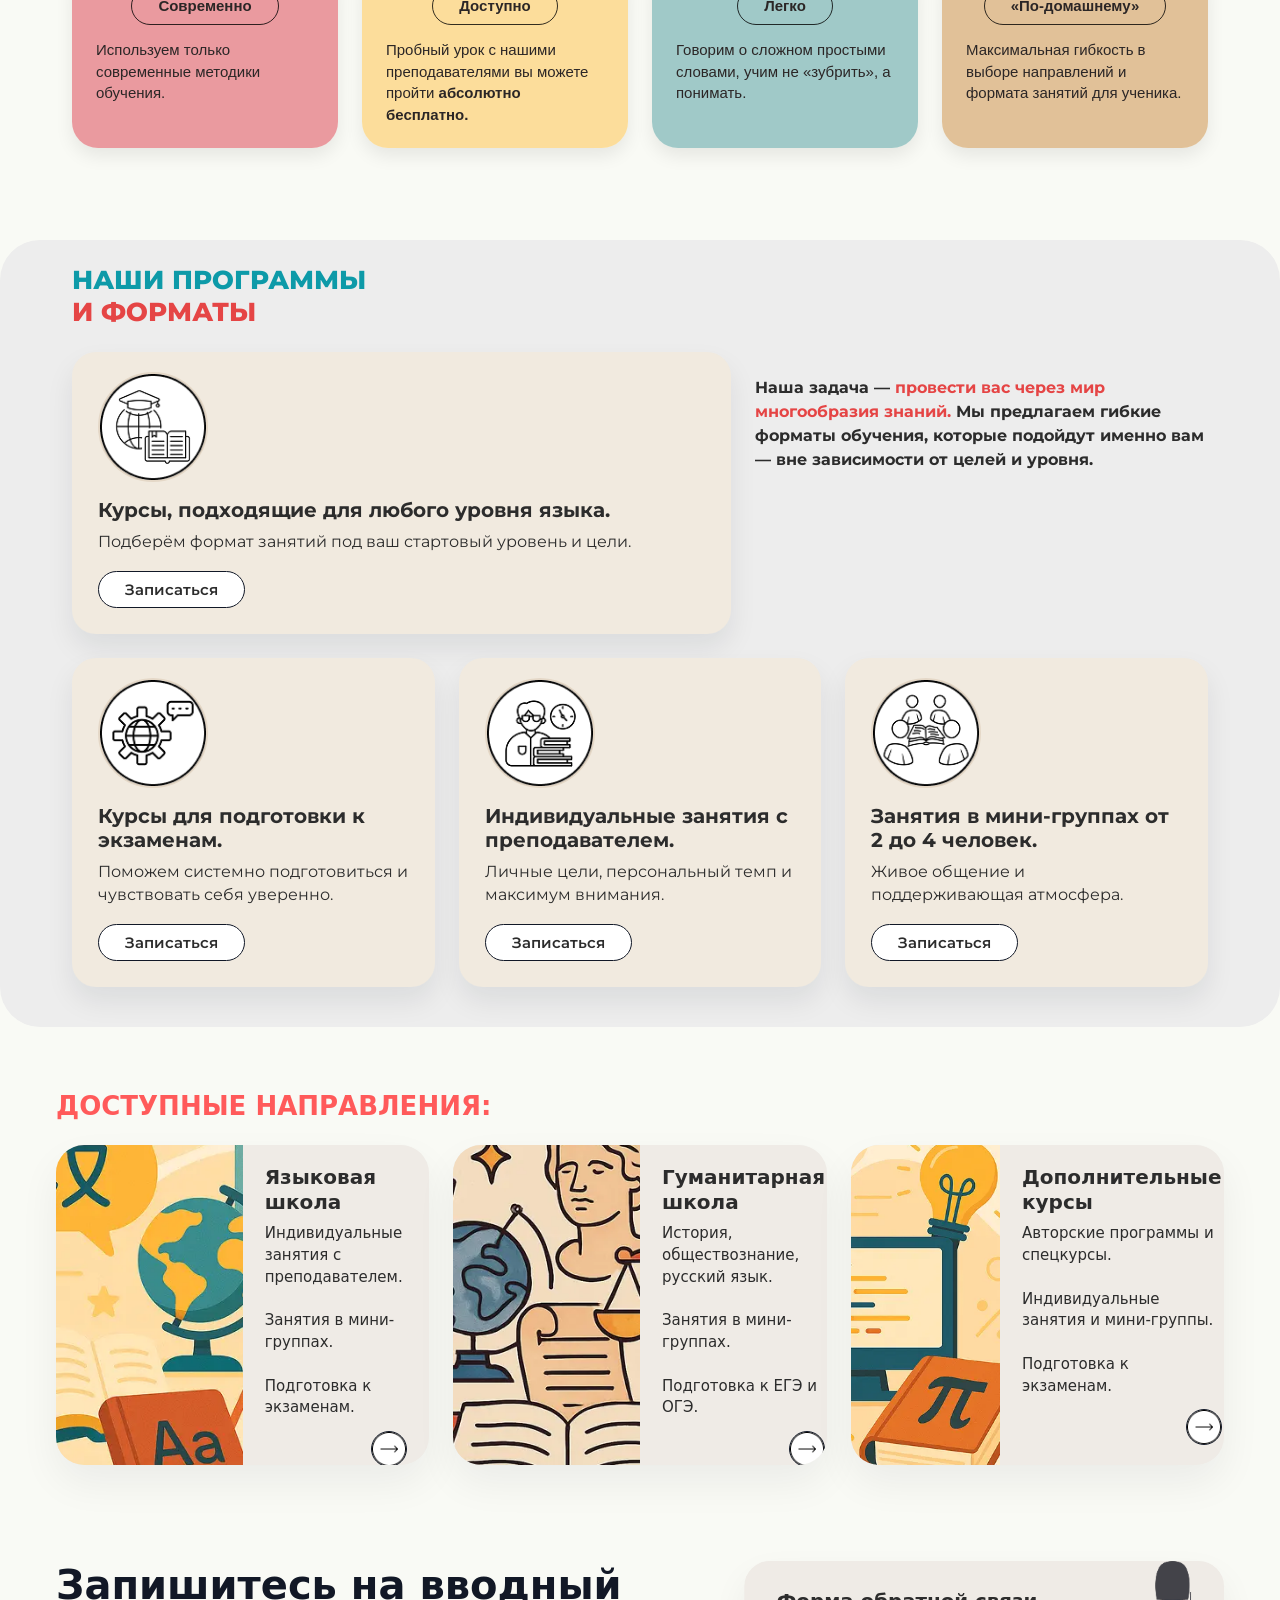
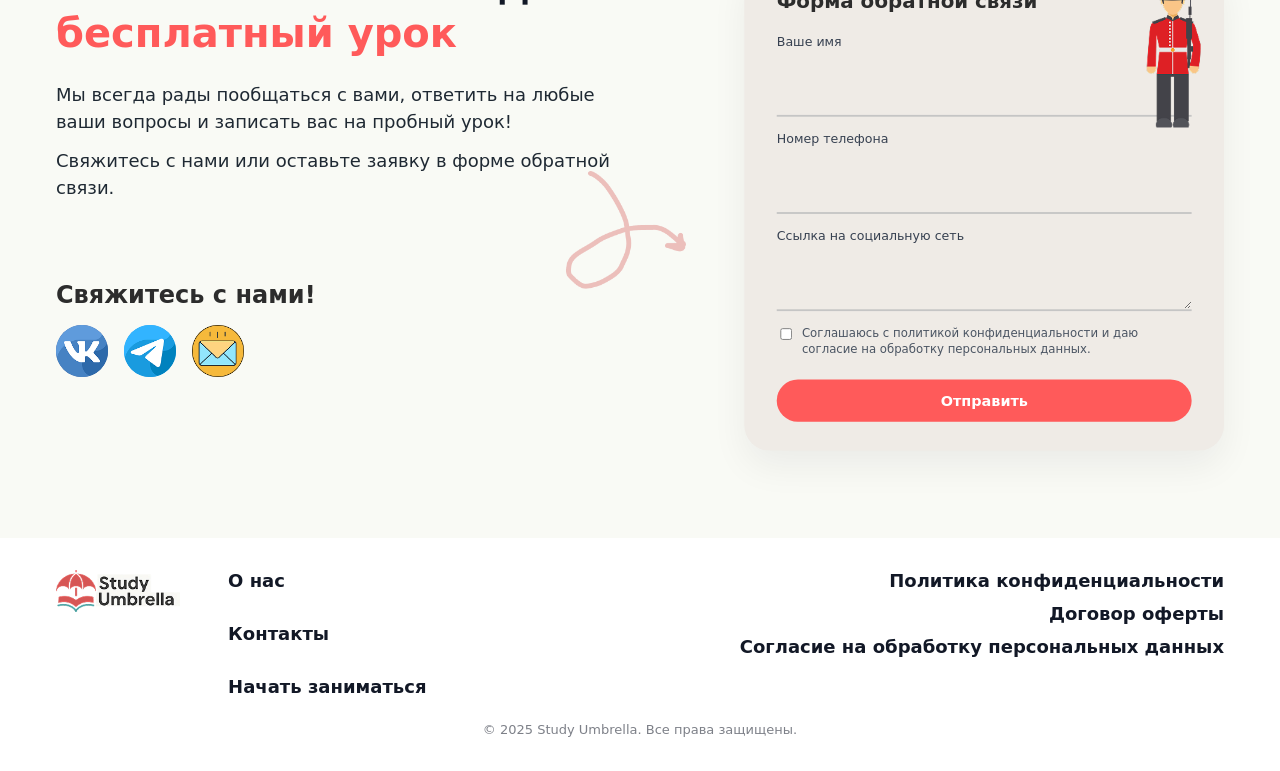
==== commit ebecae2d: "Update index.html" ====
--- a/index.html
+++ b/index.html
@@ -418,8 +418,8 @@
           <div class="track-card__content">
             <h3 class="track-card__title">Языковая школа</h3>
             <p class="track-card__text">
-              Индивидуальные занятия с преподавателем.<br>
-              Занятия в мини-группах.<br>
+              Индивидуальные занятия с преподавателем.<br><br>
+              Занятия в мини-группах.<br><br>
               Подготовка к экзаменам.
             </p>
             <!-- сюда подставишь СВОЮ стрелку-картинку -->
@@ -437,8 +437,8 @@
           <div class="track-card__content">
             <h3 class="track-card__title">Гуманитарная школа</h3>
             <p class="track-card__text">
-              История, обществознание, русский язык.<br>
-              Занятия в мини-группах.<br>
+              История, обществознание, русский язык.<br><br>
+              Занятия в мини-группах.<br><br>
               Подготовка к ЕГЭ и ОГЭ.
             </p>
             <a href="humanities-school.html" class="track-card__arrow">
@@ -455,8 +455,8 @@
   <div class="track-card__content">
     <h3 class="track-card__title">Дополнительные курсы</h3>
     <p class="track-card__text">
-      Авторские программы и спецкурсы.<br>
-      Индивидуальные занятия и мини-группы.<br>
+      Авторские программы и спецкурсы.<br><br>
+      Индивидуальные занятия и мини-группы.<br><br>
       Подготовка к экзаменам.
     </p>
     <a href="humanities-school.html" class="track-card__arrow">
@@ -887,3 +887,4 @@
 
 
 
+
--- a/css/main.css
+++ b/css/main.css
@@ -1868,6 +1868,243 @@
   }
 }
 
-
-
-
+/* =========================================
+   SHOW MOBILE BURGER ONLY ON MOBILE
+   ========================================= */
+
+/* по умолчанию (десктоп) — скрываем */
+.burger.burger--with-text{
+  display: none !important;
+}
+
+/* на мобилке — показываем */
+@media (max-width: 768px){
+  .burger.burger--with-text{
+    display: inline-flex !important;
+  }
+}
+
+/* ==================================================
+   TABLET ONLY (769px–1024px)
+   HEADER — ВСЁ В 1 СТРОЧКУ (без ломания мобилки/десктопа)
+   ================================================== */
+@media (min-width: 769px) and (max-width: 1024px){
+
+  /* 1) Бургер на планшетах не нужен */
+  #burgerToggle,
+  .burger,
+  .burger.burger--with-text{
+    display: none !important;
+  }
+
+  /* 2) Хедер — одна строка */
+  .header__inner{
+    flex-wrap: nowrap !important;
+    height: 96px !important;
+    justify-content: space-between !important;
+    gap: clamp(10px, 1.6vw, 18px) !important; /* ⬆ было меньше */
+  }
+
+  /* 3) Лого — без изменений */
+  .logo__img{
+    width: clamp(120px, 15vw, 155px) !important;
+    height: auto !important;
+  }
+
+  /* 4) МЕНЮ — УВЕЛИЧИВАЕМ */
+  .nav{
+    position: static !important;
+    order: 0 !important;
+    width: auto !important;
+
+    flex: 1 1 auto !important;
+    min-width: 0 !important;
+
+    display: flex !important;
+    flex-wrap: nowrap !important;
+    justify-content: center !important;
+
+    gap: clamp(18px, 2.4vw, 30px) !important; /* ⬆ БОЛЬШЕ воздуха */
+    padding: 0 !important;
+    margin: 0 clamp(10px, 1.6vw, 18px) !important;
+  }
+
+  .nav a{
+    white-space: nowrap !important;
+    font-size: clamp(12px, 1.45vw, 14px) !important; /* ⬆ КЛЮЧЕВОЕ */
+  }
+
+  /* 5) Правая "Главная ▾" — тоже чуть крупнее */
+  .header__right{
+    display: flex !important;
+    gap: clamp(8px, 1.4vw, 14px) !important;
+    margin-right: 0 !important;
+    flex: 0 0 auto !important;
+  }
+
+  .header__right .btn--main{
+    font-size: clamp(14px, 1.8vw, 16px) !important;
+    padding: clamp(9px, 1.2vw, 12px) clamp(18px, 2.2vw, 26px) !important;
+    white-space: nowrap !important;
+  }
+
+  /* 6) Мобильная "Главная" внутри nav — не нужна */
+  .nav-main-group{
+    display: none !important;
+  }
+}
+/* ==================================================
+   TABLET ONLY (769px–1024px)
+   HERO — ТЕКСТ И КАРТИНКА РЯДОМ (как на десктопе)
+   + сдвиг текстового блока чуть левее (без изменения размеров текста)
+   ================================================== */
+@media (min-width: 769px) and (max-width: 1024px){
+
+  /* 1) ВОЗВРАЩАЕМ "как на десктопе": два столбца в одну строку */
+  .hero__inner{
+    display: flex !important;
+    flex-direction: row !important;
+    flex-wrap: nowrap !important;
+
+    justify-content: space-between !important;
+    align-items: flex-end !important;
+
+    gap: clamp(12px, 2vw, 20px) !important;
+  }
+
+  /* 2) Колонки должны сжиматься (иначе всё разъезжается) */
+  .hero__content,
+  .hero__image-wrap{
+    min-width: 0 !important;
+    flex: 1 1 0 !important;
+  }
+
+  /* 3) СДВИГ ТЕКСТА ВЛЕВО — ТУТ КРУТИШЬ
+        (это влияет на заголовок/текст/кнопку вместе) */
+  .hero__content{
+    padding-left: clamp(12px, 1.6vw, 22px) !important; /* ← было 56px в базе */
+    padding-right: 0 !important;
+    margin: 0 !important;
+  }
+
+  /* 4) Картинка "садится" в серый блок и не улетает */
+  .hero__image-wrap{
+    display: flex !important;
+    justify-content: flex-start !important;
+    align-items: flex-end !important;
+    margin: 0 !important;
+    padding: 0 !important;
+  }
+
+  .hero__image{
+    width: clamp(280px, 34vw, 420px) !important;
+    max-width: 100% !important;
+    height: auto !important;
+    display: block !important;
+  }
+
+  /* 5) ТЕКСТ НЕ МАСШТАБИРУЕМ — только чтобы не ломать межстрочку */
+  .hero__title{
+    line-height: 1.08 !important;
+  }
+}
+/* ==================================================
+   TABLET ONLY (769px–1024px)
+   "В ЧЕМ НАША ЦЕЛЬ?" — ТОЛЬКО РОЗОВЫЙ БЛОК ПО ЦЕНТРУ
+   ================================================== */
+@media (min-width: 769px) and (max-width: 1024px){
+
+  /* Сетка "Цели" на планшетах = 2 колонки (как и сейчас) */
+  #about .goal-cards{
+    grid-template-columns: repeat(2, minmax(0, 1fr));
+  }
+
+  /* ТОЛЬКО розовый блок (у тебя это goal-card--blue) — по центру строки */
+  #about .goal-card.goal-card--blue{
+    grid-column: 1 / -1;          /* занять обе колонки */
+    justify-self: center;         /* центр внутри grid */
+    width: min(520px, 100%);      /* ширина блока (можешь менять 520px) */
+  }
+}
+/* ==================================================
+   TABLET ONLY (769px–1024px)
+   #offers — "Наши программы и форматы"
+   ТОЛЬКО карточка "Занятия в мини-группах..." на всю строку
+   ================================================== */
+@media (min-width: 769px) and (max-width: 1024px){
+
+  /* Третья карточка в нижнем ряду = "Занятия в мини-группах..." */
+  #offers .programs-grid__bottom .program-card:nth-child(3){
+    grid-column: 1 / -1;        /* растянуть на всю строку */
+    justify-self: stretch;      /* чтобы не центрировалась узко */
+    width: 100%;
+  }
+
+}
+
+/* ==================================================
+   TABLET ONLY — центрируем "Дополнительные курсы" (track-card--narrow)
+   ================================================== */
+@media (min-width: 769px) and (max-width: 1024px) {
+  .tracks .track-card--narrow {
+    grid-column: 1 / -1;                 /* даём место на всю строку */
+    justify-self: center;                /* ставим карточку по центру */
+    width: 100%;
+    max-width: calc((100% - 24px) / 2);  /* ширина как у 1 карточки (gap у тебя 24px) */
+  }
+}
+/* ==================================================
+   TABLET ONLY — "Свяжитесь с нами" снизу слева, форма справа
+   ================================================== */
+@media (min-width: 769px) and (max-width: 1024px) {
+
+  /* 2 колонки: слева инфо, справа форма */
+  .contact__inner{
+    display: grid;
+    grid-template-columns: minmax(220px, 1fr) minmax(380px, 520px);
+    gap: 24px;
+    align-items: end;              /* ключ: прижимаем содержимое вниз */
+  }
+
+  /* Левый блок (заголовок + иконки) — вниз */
+  .contact__inner :is(.contact__info, .contact__content, .contact__left){
+    align-self: end;
+  }
+
+  /* Форма справа */
+  .contact-form{
+    justify-self: end;
+    width: 100%;
+    max-width: 520px;              /* твоя “идеальная” ширина */
+  }
+}
+
+/* ==================================================
+   TABLET ONLY — смещаем "Свяжитесь с нами" и иконки вниз
+   ================================================== */
+@media (min-width: 769px) and (max-width: 1024px) {
+
+  /* Левый столбец — прижать вниз относительно формы */
+  .contact__inner {
+    align-items: stretch; /* сбрасываем end */
+  }
+
+  .contact__info {
+    display: flex;
+    flex-direction: column;
+    justify-content: flex-end; /* КЛЮЧЕВОЕ */
+    padding-bottom: 24px;      /* визуальный отступ от низа секции */
+  }
+}
+
+
+
+
+
+
+
+
+
+
+
+
